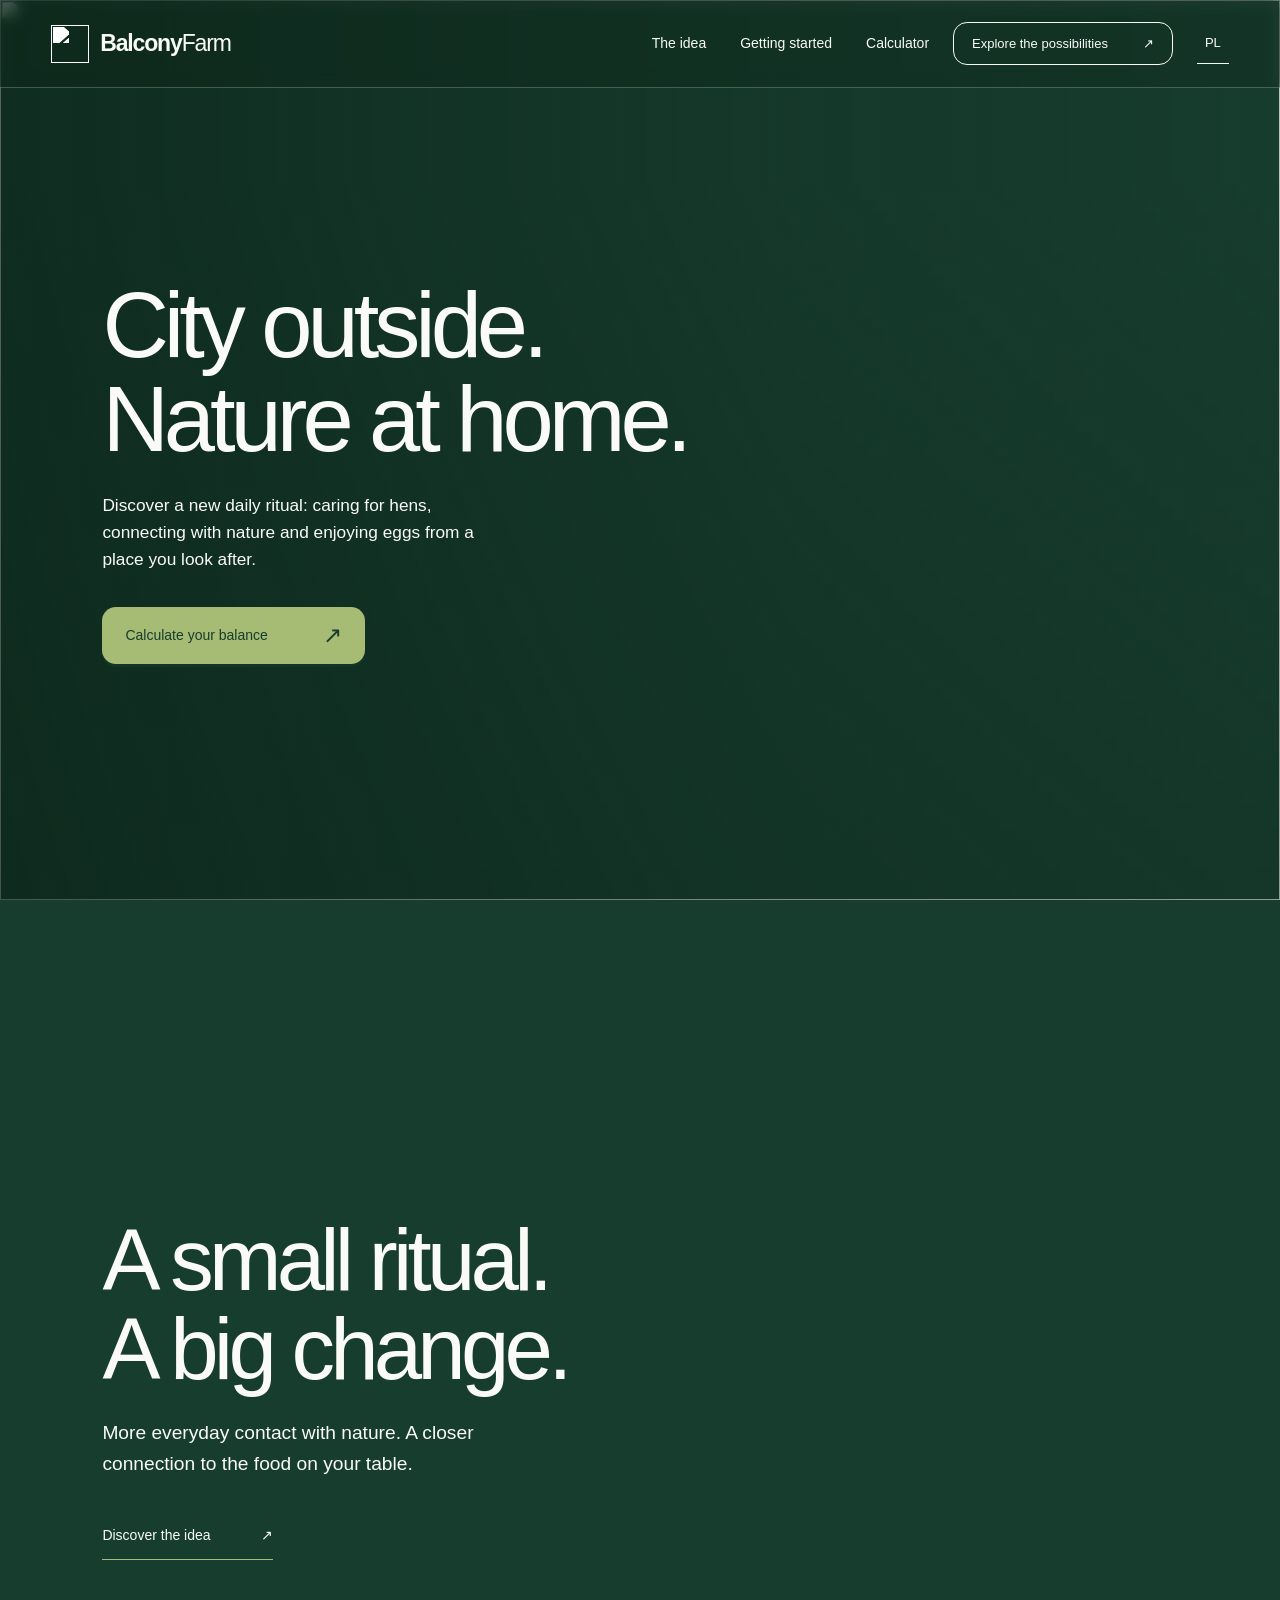
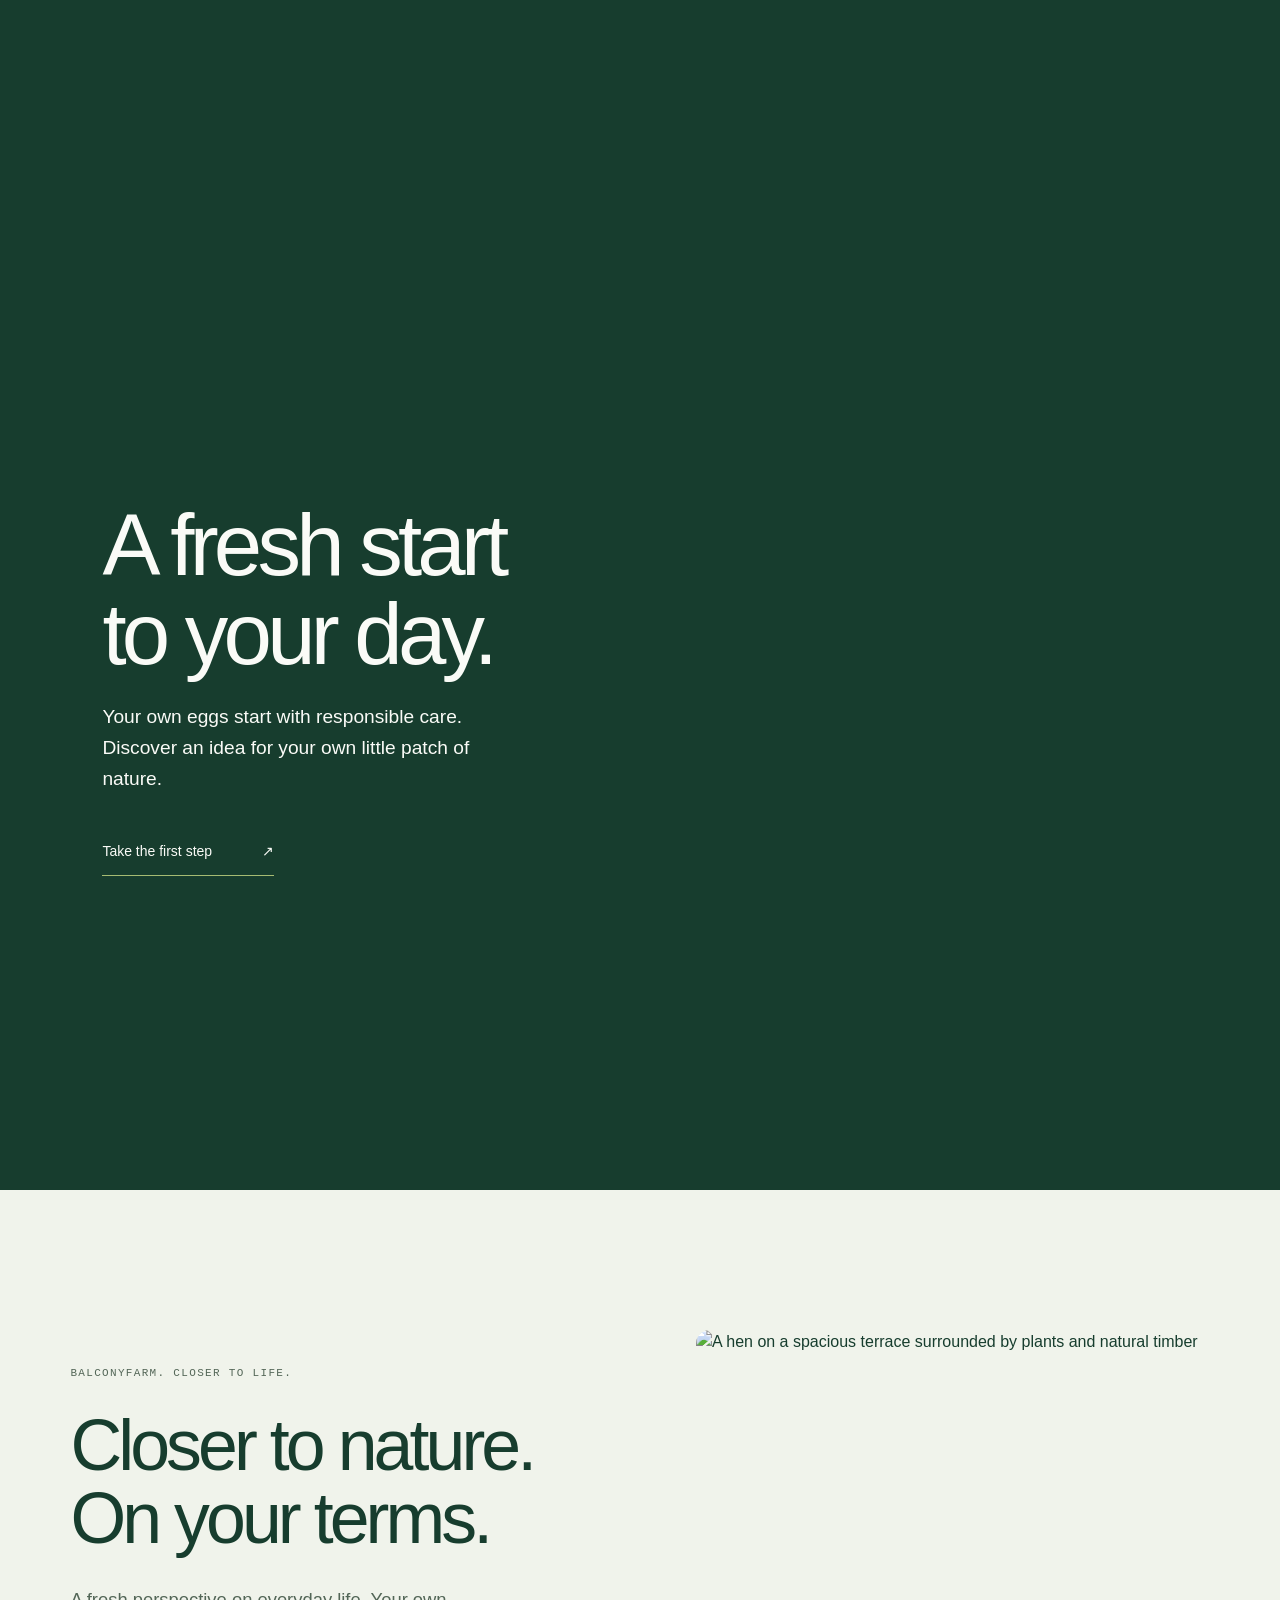
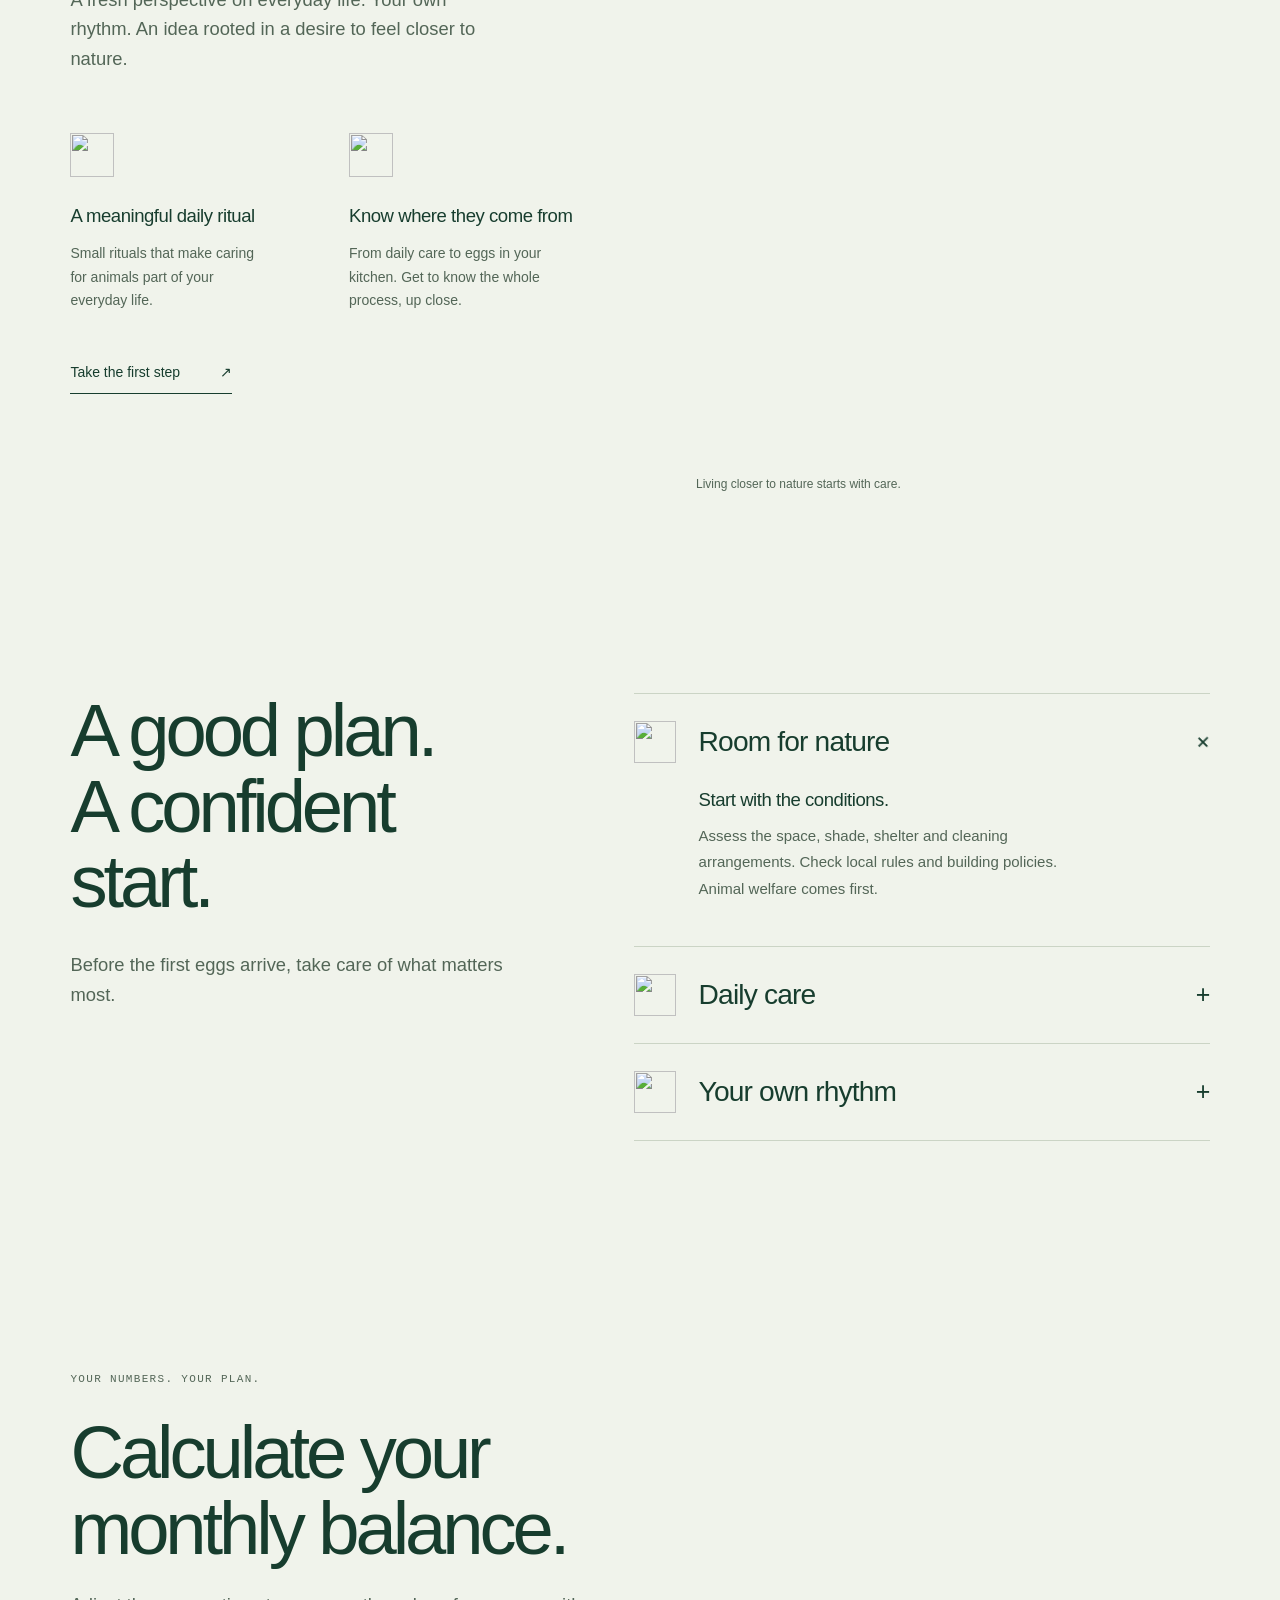
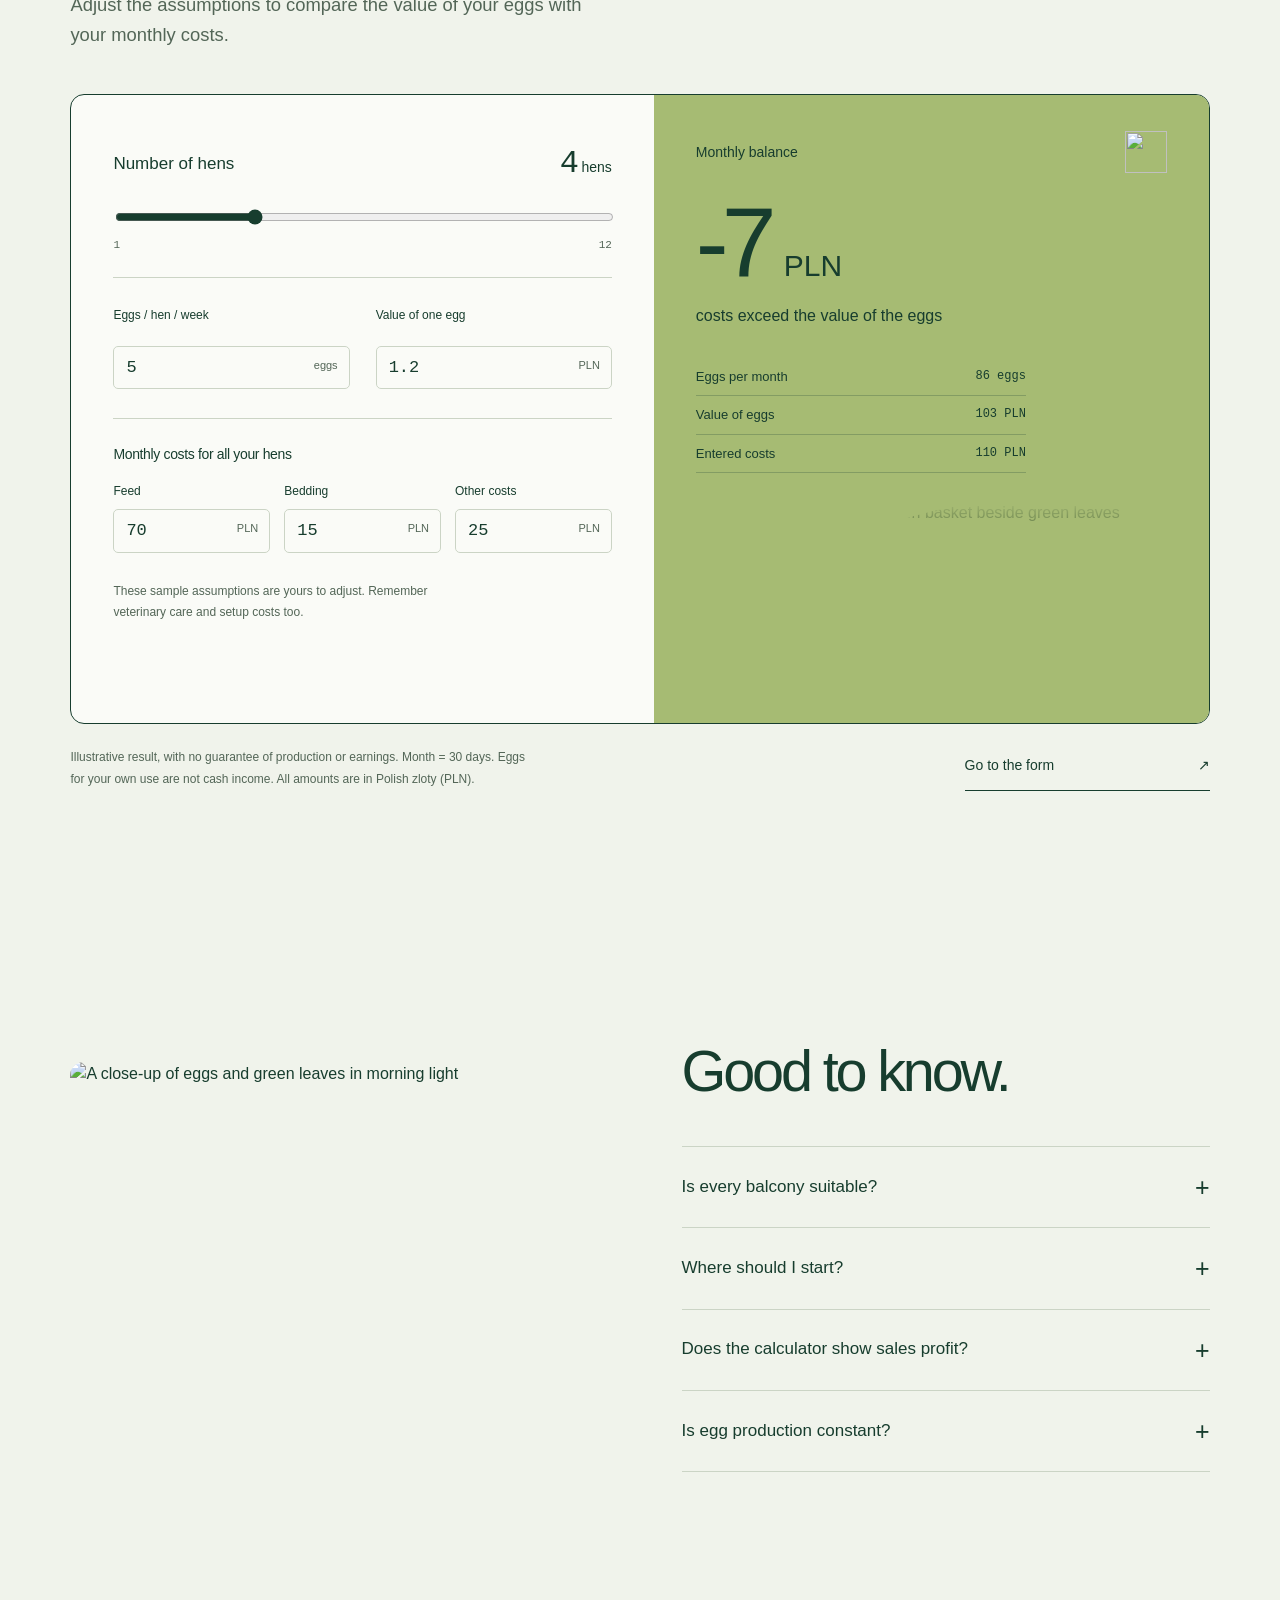
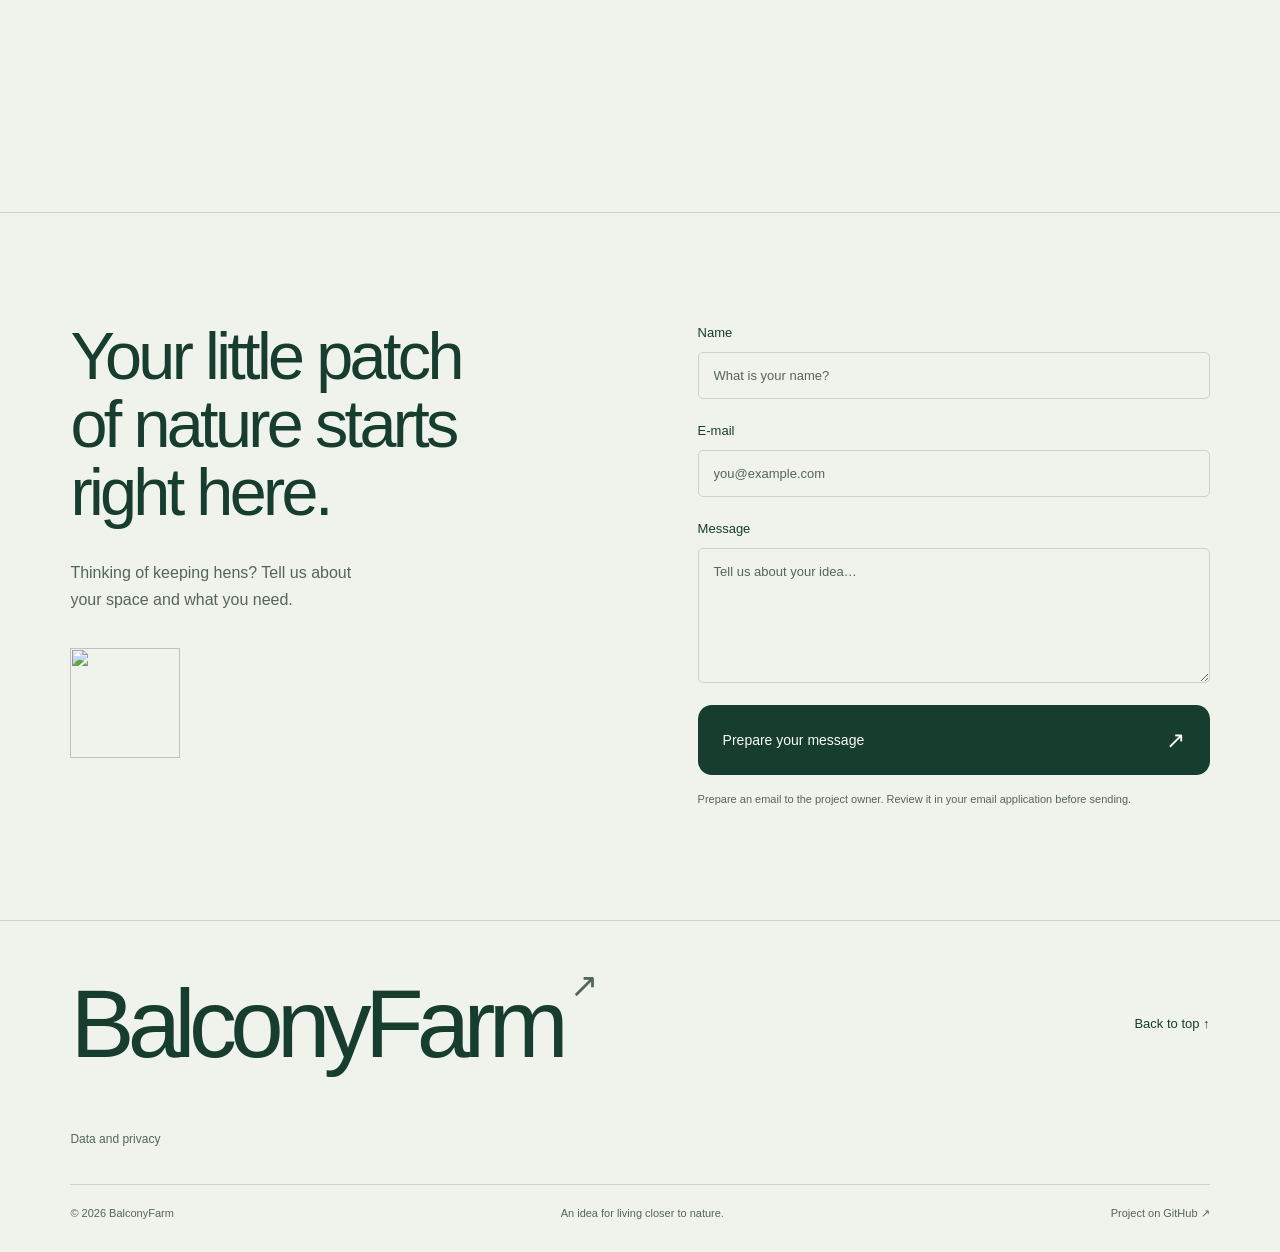
==== en/index.html @ 3290b99f "Add complete English version at /en/ and PL/EN language navigation" ====
<!doctype html>
<html lang="en">
<head>
<meta charset="utf-8"><meta name="viewport" content="width=device-width,initial-scale=1">
<title>BalconyFarm | Closer to nature</title>
<meta name="description" content="Bring nature into your everyday life with BalconyFarm. Explore responsible hen keeping, plan your first steps and calculate your own monthly balance.">
<meta name="theme-color" content="#F0F3EB"><meta name="robots" content="index,follow,max-image-preview:large">
<meta property="og:type" content="website"><meta property="og:locale" content="en_GB"><meta property="og:site_name" content="BalconyFarm"><meta property="og:title" content="BalconyFarm | Closer to nature"><meta property="og:description" content="City outside. Nature at home. Discover a way to live closer to nature."><meta property="og:url" content="https://tomaszjader.github.io/balcony-farm/en/"><meta property="og:image" content="https://d2ol7oe51mr4n9.cloudfront.net/user_3MFcklXc9tO2EDGTrsecdDL9AMo/dca2e246-2c41-4b03-a80e-68950d3e3025.png"><meta name="twitter:card" content="summary_large_image">
<link rel="canonical" href="https://tomaszjader.github.io/balcony-farm/en/"><link rel="icon" href="../favicon.ico"><link rel="icon" href="../favicon-32.png" sizes="32x32"><link rel="apple-touch-icon" href="../apple-touch-icon.png"><link rel="manifest" href="../site.webmanifest"><link rel="stylesheet" href="../styles.css"><script src="../main.js" defer></script>
<link rel="alternate" hreflang="pl" href="https://tomaszjader.github.io/balcony-farm/"><link rel="alternate" hreflang="en" href="https://tomaszjader.github.io/balcony-farm/en/"><link rel="alternate" hreflang="x-default" href="https://tomaszjader.github.io/balcony-farm/"></head>
<body>
<a class="skip-link" href="#idea">Skip to content</a>
<header class="site-header">
<a class="brand" href="#start" aria-label="BalconyFarm, back to the top"><img src="../assets/brand/mark.png" width="38" height="38" alt=""><span>Balcony<span class="brand-light">Farm</span></span></a>
<nav class="desktop-nav" aria-label="Main navigation"><a href="#idea">The idea</a><a href="#pierwszy-krok">Getting started</a><a href="#kalkulator">Calculator</a></nav>
<a class="nav-invitation" href="#kontakt">Explore the possibilities <span aria-hidden="true">↗</span></a>
<a class="language-switch" href="../" lang="pl" hreflang="pl" aria-label="Wersja polska">PL</a><button type="button" class="menu-toggle" aria-expanded="false" aria-controls="mobile-menu">Menu +</button>
<nav id="mobile-menu" class="mobile-nav" aria-label="Mobile navigation" hidden><a href="#idea">The idea ↗</a><a href="#pierwszy-krok">Getting started ↗</a><a href="#kalkulator">Calculator ↗</a><a href="#kontakt">Explore the possibilities ↗</a></nav>
</header>
<main id="start">
<section class="scroll-scrub farm-journey" aria-label="A morning closer to nature">
<div class="scroll-scrub__stage"><div class="scroll-scrub__media" aria-hidden="true"><figure class="scroll-scrub__layer" data-scroll-scrub-layer><picture class="scroll-scrub__picture"><source media="(max-width:860px)" srcset="../assets/world/scene-01-mobile-poster.png"><img class="scroll-scrub__poster" src="../assets/world/scene-01-poster.png" alt="" fetchpriority="high" width="1280" height="720"></picture></figure></div></div>
<div class="scroll-scrub__story"><article class="scroll-scrub__chapter" id="poranek"><div class="scroll-scrub__chapter-pin"><div class="scroll-scrub__copy">
<h1 class="scroll-scrub__title">City outside.
Nature at home.</h1><p class="scroll-scrub__body">Discover a new daily ritual: caring for hens, connecting with nature and enjoying eggs from a place you look after.</p>
<div class="scroll-scrub__actions"><div class="journey-chapters"><div class="journey-first-action"><a class="hero-cta" href="#kalkulator">Calculate your balance <span aria-hidden="true">↗</span></a></div>
<article class="journey-next"><h2>A small ritual.<br>A big change.</h2><p>More everyday contact with nature. A closer connection to the food on your table.</p><a href="#idea" class="journey-link">Discover the idea <span aria-hidden="true">↗</span></a></article>
<article class="journey-next journey-last"><h2>A fresh start<br>to your day.</h2><p>Your own eggs start with responsible care. Discover an idea for your own little patch of nature.</p><a href="#pierwszy-krok" class="journey-link">Take the first step <span aria-hidden="true">↗</span></a></article>
</div></div></div></div></article></div>
</section>
<section class="idea-section section-shell" id="idea" aria-labelledby="idea-title"><div class="idea-copy"><p class="eyebrow">BalconyFarm. Closer to life.</p><h2 id="idea-title">Closer to nature.<br>On your terms.</h2><p class="idea-lead">A fresh perspective on everyday life. Your own rhythm. An idea rooted in a desire to feel closer to nature.</p><div class="benefits"><div><img src="../assets/icons/leaf.png" width="44" height="44" alt=""><h3>A meaningful daily ritual</h3><p>Small rituals that make caring for animals part of your everyday life.</p></div><div><img src="../assets/icons/egg.png" width="44" height="44" alt=""><h3>Know where they come from</h3><p>From daily care to eggs in your kitchen. Get to know the whole process, up close.</p></div></div><a href="#pierwszy-krok" class="first-step-link">Take the first step <span aria-hidden="true">↗</span></a></div><figure class="idea-photo"><img src="../assets/terrace.webp" alt="A hen on a spacious terrace surrounded by plants and natural timber" loading="lazy" width="880" height="1100"><figcaption>Living closer to nature starts with care.</figcaption></figure></section>
<section class="steps-section section-shell" id="pierwszy-krok" aria-labelledby="steps-title"><h2 id="steps-title">A good plan.<br>A confident start.</h2><p class="section-intro">Before the first eggs arrive, take care of what matters most.</p><div class="steps">
<details open><summary><img src="../assets/icons/shelter.png" width="42" height="42" alt=""><span>Room for nature</span><span class="details-plus" aria-hidden="true">+</span></summary><div class="step-content"><h3>Start with the conditions.</h3><p>Assess the space, shade, shelter and cleaning arrangements. Check local rules and building policies. Animal welfare comes first.</p></div></details>
<details><summary><img src="../assets/icons/sun.png" width="42" height="42" alt=""><span>Daily care</span><span class="details-plus" aria-hidden="true">+</span></summary><div class="step-content"><h3>Small things, every day.</h3><p>Fresh water, suitable feed and clean shelter. Plan daily care and arrange cover when you travel. These are living animals that need your attention.</p></div></details>
<details><summary><img src="../assets/icons/grain.png" width="42" height="42" alt=""><span>Your own rhythm</span><span class="details-plus" aria-hidden="true">+</span></summary><div class="step-content"><h3>Plan first. Decide next.</h3><p>Work out the costs, talk to your household and consult an experienced hen keeper. Choose a setup that suits your space and the animals’ actual needs.</p></div></details>
</div></section>
<section class="calculator-section section-shell" id="kalkulator" aria-labelledby="calculator-title"><p class="eyebrow">Your numbers. Your plan.</p><h2 id="calculator-title">Calculate your<br>monthly balance.</h2><p class="section-intro">Adjust the assumptions to compare the value of your eggs with your monthly costs.</p><div class="calculator"><div class="calculator-inputs">
<div class="hens-label"><label for="hens">Number of hens</label><output id="hens-count" for="hens">4<span> hens</span></output></div><input id="hens" type="range" min="1" max="12" value="4"><div class="range-ends"><span>1</span><span>12</span></div>
<div class="egg-inputs"><label class="number-field" for="eggs"><span>Eggs / hen / week</span><span class="number-wrap"><input id="eggs" type="number" value="5" min="0" max="7" step="1" inputmode="decimal"><span aria-hidden="true">eggs</span></span></label><label class="number-field" for="price"><span>Value of one egg</span><span class="number-wrap"><input id="price" type="number" value="1.2" min="0" max="20" step="0.1" inputmode="decimal"><span aria-hidden="true">PLN</span></span></label></div>
<h3>Monthly costs for all your hens</h3><div class="cost-inputs"><label class="number-field" for="feed"><span>Feed</span><span class="number-wrap"><input id="feed" type="number" value="70" min="0" max="10000" step="1" inputmode="decimal"><span aria-hidden="true">PLN</span></span></label><label class="number-field" for="bedding"><span>Bedding</span><span class="number-wrap"><input id="bedding" type="number" value="15" min="0" max="10000" step="1" inputmode="decimal"><span aria-hidden="true">PLN</span></span></label><label class="number-field" for="other"><span>Other costs</span><span class="number-wrap"><input id="other" type="number" value="25" min="0" max="10000" step="1" inputmode="decimal"><span aria-hidden="true">PLN</span></span></label></div><p class="calculator-note">These sample assumptions are yours to adjust. Remember veterinary care and setup costs too.</p><p id="calculator-error" class="field-error" role="alert" hidden>Enter non-negative numbers: up to 7 eggs per week, PLN 20 per egg and PLN 10,000 in each cost field.</p>
</div><div class="calculator-result"><div class="result-top"><span>Monthly balance</span><img src="../assets/icons/egg.png" width="42" height="42" alt=""></div><div class="balance-readout" aria-live="polite" aria-atomic="true"><strong id="balance">−7</strong><span>PLN</span></div><p id="balance-explanation">costs exceed the value of the eggs</p><dl class="balance-detail"><div><dt>Eggs per month</dt><dd id="monthly-eggs">86 eggs</dd></div><div><dt>Value of eggs</dt><dd id="egg-value">103 PLN</dd></div><div><dt>Entered costs</dt><dd id="total-costs">110 PLN</dd></div></dl><img class="balance-eggs" src="../assets/eggs.webp" alt="Eggs in a woven basket beside green leaves" loading="lazy" width="650" height="430"></div></div>
<div class="calculator-bottom"><p>Illustrative result, with no guarantee of production or earnings. Month = 30 days. Eggs for your own use are not cash income. All amounts are in Polish zloty (PLN).</p><a href="#kontakt">Go to the form <span aria-hidden="true">↗</span></a></div></section>
<section class="faq-section section-shell" id="pytania" aria-labelledby="faq-title"><div class="faq-image"><img src="../assets/detail.webp" alt="A close-up of eggs and green leaves in morning light" width="500" height="620" loading="lazy"></div><div class="faq-copy"><h2 id="faq-title">Good to know.</h2><div class="faq-list">
<details><summary><span>Is every balcony suitable?</span><span class="details-plus" aria-hidden="true">+</span></summary><p>No. Space, safety, hygiene, neighbours and proper animal care all matter. BalconyFarm is an invitation to explore an idea, not a claim that every balcony is suitable.</p></details>
<details><summary><span>Where should I start?</span><span class="details-plus" aria-hidden="true">+</span></summary><p>First check the conditions and rules in your location. Then plan care, costs and shelter. Only then decide whether to keep animals.</p></details>
<details><summary><span>Does the calculator show sales profit?</span><span class="details-plus" aria-hidden="true">+</span></summary><p>It shows the value of eggs minus the costs you enter. If you use the eggs at home, this compares their value to you, not cash income. Check the applicable rules separately before selling.</p></details>
<details><summary><span>Is egg production constant?</span><span class="details-plus" aria-hidden="true">+</span></summary><p>No. Production varies with age, season, health and living conditions, among other factors. Adjust the calculator assumptions and compare several scenarios, including less favourable ones.</p></details>
</div></div></section>
<section class="contact-section section-shell" id="kontakt" aria-labelledby="contact-title"><div class="contact-copy"><h2 id="contact-title">Your little patch<br>of nature starts<br>right here.</h2><p>Thinking of keeping hens? Tell us about your space and what you need.</p><img class="contact-sprig" src="../assets/icons/leaf.png" width="110" height="110" alt="" loading="lazy"></div><div class="contact-form-wrap">
<form id="contact-form" class="contact-form"><label for="name">Name<input id="name" name="name" autocomplete="given-name" required minlength="2" maxlength="80" placeholder="What is your name?"></label><label for="email">E-mail<input id="email" name="email" type="email" autocomplete="email" required maxlength="254" placeholder="you@example.com"></label><label for="message">Message<textarea id="message" name="message" required minlength="10" maxlength="2000" rows="4" placeholder="Tell us about your idea…"></textarea></label><button class="contact-submit" type="submit"><span>Prepare your message</span><span aria-hidden="true">↗</span></button><p class="contact-small">Prepare an email to the project owner. Review it in your email application before sending.</p></form>
<div id="message-preview" class="contact-success" hidden><img src="../assets/icons/envelope.png" width="64" height="64" alt=""><h3>Your message is ready.</h3><p>Open your email application or copy the text. Your message has not been sent yet.</p><label for="prepared-message">Message text<textarea id="prepared-message" readonly rows="7"></textarea></label><a id="email-link" class="contact-submit" href="mailto:tomasz.jader@gmail.com">Open email <span aria-hidden="true">↗</span></a><button type="button" id="copy-message">Copy text</button><p id="copy-status" role="status"></p><button type="button" id="edit-message">Edit message</button></div><noscript><p>Email directly: <a href="mailto:tomasz.jader@gmail.com">tomasz.jader@gmail.com</a>.</p></noscript>
</div></section>
</main>
<footer class="site-footer section-shell"><div class="footer-top"><a class="footer-wordmark" href="#start">BalconyFarm<span>↗</span></a><a href="#start">Back to top ↑</a></div><details id="prywatnosc" class="privacy"><summary>Data and privacy</summary><p>The form prepares your message locally in your browser. The website does not store your name, email address or message in a database. You decide whether to send it after opening your email application. Recipient: <a href="mailto:tomasz.jader@gmail.com">tomasz.jader@gmail.com</a>. This website does not use advertising cookies.</p></details><div class="footer-bottom"><span>© 2026 BalconyFarm</span><span>An idea for living closer to nature.</span><a href="https://github.com/tomaszjader/balcony-farm" target="_blank" rel="noopener noreferrer">Project on GitHub ↗</a></div></footer>
</body></html>
---- styles.css ----
.scroll-scrub {
  --ss-progress: 0;
  position: relative;
  isolation: isolate;
  color: var(--ss-ink);
  background: var(--ss-bg);
}

.scroll-scrub__stage {
  position: sticky;
  top: 0;
  z-index: 0;
  width: 100%;
  height: 100dvh;
  overflow: hidden;
  background: var(--ss-bg);
}

.scroll-scrub__media,
.scroll-scrub__layer,
.scroll-scrub__picture,
.scroll-scrub__poster,
.scroll-scrub__video {
  position: absolute;
  inset: 0;
  width: 100%;
  height: 100%;
}

.scroll-scrub__media {
  z-index: 0;
}

.scroll-scrub__layer {
  margin: 0;
  overflow: hidden;
  opacity: 0;
  will-change: opacity;
}

.scroll-scrub__layer:first-child {
  opacity: 1;
}

.scroll-scrub__poster,
.scroll-scrub__video {
  display: block;
  object-fit: cover;
  object-position: var(--ss-object-position);
}

.scroll-scrub__poster {
  z-index: 0;
}

.scroll-scrub__video {
  z-index: 1;
}

.scroll-scrub__layer[data-video-painted="true"] .scroll-scrub__poster {
  visibility: hidden;
}

.scroll-scrub__progress {
  position: absolute;
  z-index: 5;
  top: 0;
  right: 0;
  left: 0;
  height: 2px;
  background: color-mix(in srgb, var(--ss-ink) 14%, transparent);
  pointer-events: none;
}

.scroll-scrub__progress span {
  display: block;
  width: 100%;
  height: 100%;
  background: var(--ss-accent);
  transform: scaleX(var(--ss-progress));
  transform-origin: left center;
}

.scroll-scrub__route {
  position: absolute;
  z-index: 6;
  top: clamp(1rem, 3vw, 2rem);
  right: clamp(1rem, 4vw, 4rem);
  left: clamp(1rem, 4vw, 4rem);
  display: flex;
  justify-content: flex-end;
  gap: 0.25rem;
  pointer-events: auto;
}

.scroll-scrub__route-button {
  min-height: 2.75rem;
  padding: 0.65rem 0.9rem;
  border: 0;
  color: var(--ss-muted);
  background: transparent;
  font: inherit;
  cursor: pointer;
}

.scroll-scrub__route-button:hover,
.scroll-scrub__route-button[aria-current="step"] {
  color: var(--ss-ink);
}

.scroll-scrub__route-button[aria-current="step"] {
  text-decoration: underline;
  text-decoration-color: var(--ss-accent);
  text-decoration-thickness: 0.15em;
  text-underline-offset: 0.3em;
}

.scroll-scrub__route-button:focus-visible {
  outline: 2px solid var(--ss-accent);
  outline-offset: 3px;
}

.scroll-scrub__story {
  position: relative;
  z-index: 3;
  margin-top: -100dvh;
  pointer-events: none;
}

.scroll-scrub__chapter,
.scroll-scrub__connector-band {
  position: relative;
}

.scroll-scrub__chapter-pin {
  position: sticky;
  top: 0;
  display: flex;
  align-items: center;
  min-height: 100dvh;
  padding: clamp(5rem, 9vw, 8rem) clamp(1.25rem, 6vw, 6rem);
  pointer-events: none;
}

.scroll-scrub__chapter[data-align="right"] .scroll-scrub__chapter-pin {
  justify-content: flex-end;
}

.scroll-scrub__copy {
  position: relative;
  width: min(40rem, 48vw);
  pointer-events: auto;
}

.scroll-scrub__copy::before {
  position: absolute;
  z-index: -1;
  inset: -3rem -5rem;
  content: "";
  background: radial-gradient(
    ellipse at center,
    color-mix(in srgb, var(--ss-bg) 88%, transparent) 0%,
    color-mix(in srgb, var(--ss-bg) 58%, transparent) 52%,
    transparent 76%
  );
  pointer-events: none;
}

.scroll-scrub__kicker {
  max-width: 30ch;
  margin: 0 0 1rem;
  color: var(--ss-accent);
  font-size: 0.8rem;
  font-weight: 700;
  letter-spacing: 0.12em;
  text-transform: uppercase;
}

.scroll-scrub__title {
  max-width: 13ch;
  margin: 0;
  color: var(--ss-ink);
  font: inherit;
  font-size: clamp(2.75rem, 6vw, 6.75rem);
  font-weight: 700;
  line-height: 0.94;
  letter-spacing: -0.045em;
  text-wrap: balance;
}

.scroll-scrub__body {
  max-width: 42ch;
  margin: 1.5rem 0 0;
  color: var(--ss-muted);
  font-size: clamp(1rem, 1.35vw, 1.2rem);
  line-height: 1.55;
}

.scroll-scrub__tags {
  display: flex;
  flex-wrap: wrap;
  gap: 0.55rem;
  margin: 1.5rem 0 0;
  padding: 0;
  list-style: none;
}

.scroll-scrub__tags li {
  padding: 0.45rem 0.7rem;
  border: 1px solid color-mix(in srgb, var(--ss-ink) 20%, transparent);
  color: var(--ss-ink);
  font-size: 0.82rem;
}

.scroll-scrub__actions {
  display: flex;
  flex-wrap: wrap;
  gap: 0.75rem;
  margin-top: 2rem;
}

@media (max-width: 860px) {
  .scroll-scrub__poster,
  .scroll-scrub__video {
    object-position: var(--ss-mobile-position);
  }

  .scroll-scrub__route {
    right: max(0.75rem, env(safe-area-inset-right));
    left: max(0.75rem, env(safe-area-inset-left));
    justify-content: flex-start;
    overflow-x: auto;
    overscroll-behavior-x: contain;
    scrollbar-width: thin;
  }

  .scroll-scrub__route-button {
    flex: 0 0 auto;
  }

  .scroll-scrub__chapter-pin,
  .scroll-scrub__chapter[data-align="right"] .scroll-scrub__chapter-pin {
    align-items: flex-end;
    justify-content: flex-start;
    padding: 6.5rem max(1.25rem, env(safe-area-inset-right))
      calc(4rem + env(safe-area-inset-bottom))
      max(1.25rem, env(safe-area-inset-left));
  }

  .scroll-scrub__copy {
    width: min(100%, 36rem);
  }

  .scroll-scrub__copy::before {
    inset: -3rem -2rem;
    background: linear-gradient(
      to top,
      var(--ss-bg) 0%,
      color-mix(in srgb, var(--ss-bg) 82%, transparent) 58%,
      transparent 100%
    );
  }

  .scroll-scrub__title {
    max-width: 14ch;
    font-size: clamp(2.3rem, 11vw, 4.5rem);
  }
}

@media (prefers-reduced-motion: reduce) {
  .scroll-scrub__chapter {
    min-height: 100dvh !important;
  }

  .scroll-scrub__connector-band {
    display: none;
  }

  .scroll-scrub__progress span {
    transition: none;
  }
}

@font-face{font-family:Outfit;src:url('./assets/fonts/outfit-400.ttf') format('truetype');font-weight:400;font-display:swap}
@font-face{font-family:Outfit;src:url('./assets/fonts/outfit-500.ttf') format('truetype');font-weight:500;font-display:swap}
@font-face{font-family:Outfit;src:url('./assets/fonts/outfit-600.ttf') format('truetype');font-weight:600;font-display:swap}
@font-face{font-family:'IBM Plex Mono';src:url('./assets/fonts/mono.ttf') format('truetype');font-weight:400;font-display:swap}
:root{--farm-ground:#F0F3EB;--farm-paper:#FAFBF7;--farm-ink:#173D2E;--farm-muted:#536657;--farm-accent:#A6BB73;--farm-line:#CBD4C5;--farm-error:#8A3029;font-family:Outfit,sans-serif;color:var(--farm-ink);background:var(--farm-ground);color-scheme:light}
html{scroll-behavior:smooth;scroll-padding-top:90px}body{margin:0;background:var(--farm-ground)!important;color:var(--farm-ink)!important;font-family:Outfit,sans-serif!important;font-size:16px;line-height:1.5}*{box-sizing:border-box}button,input,textarea{font:inherit}a{color:inherit;text-decoration:none}button,a,input,summary,textarea{-webkit-tap-highlight-color:transparent}button,a,summary{touch-action:manipulation}button{cursor:pointer}img{max-width:100%;display:block}figure{margin:0}::selection{background:var(--farm-accent);color:var(--farm-ink)}:focus-visible{outline:3px solid var(--farm-ink);outline-offset:5px}.site-header :focus-visible,.farm-journey :focus-visible{outline-color:var(--farm-accent)}h1,h2,h3,p{margin-top:0}h2{font-size:clamp(2.6rem,5.8vw,5.7rem);font-weight:500;line-height:1.02;letter-spacing:-.055em;margin-bottom:30px}h3{font-size:1.16rem;font-weight:500;letter-spacing:-.025em}.section-shell{padding-left:max(5.5vw,24px);padding-right:max(5.5vw,24px);max-width:1800px;margin:auto}.section-intro{max-width:520px;font-size:1.15rem;color:var(--farm-muted);line-height:1.6}.eyebrow{font-family:'IBM Plex Mono',monospace;font-size:11px;letter-spacing:.12em;text-transform:uppercase;margin-bottom:27px;color:var(--farm-muted)}.skip-link{position:fixed;top:8px;left:8px;transform:translateY(-180%);z-index:100;background:var(--farm-paper);padding:15px}.skip-link:focus{transform:none}.site-header{position:fixed;top:0;left:0;right:0;height:88px;z-index:50;display:flex;align-items:center;justify-content:space-between;gap:24px;padding:0 4vw;border-bottom:1px solid color-mix(in srgb,var(--farm-paper) 23%,transparent);color:var(--farm-paper);transition:background .25s,color .25s}.site-header--solid,.site-header--open{color:var(--farm-ink);background:var(--farm-ground);border-color:var(--farm-line)}.brand{display:flex;align-items:center;gap:11px;font-size:23px;letter-spacing:-.05em;line-height:1;font-weight:600}.brand img{filter:brightness(0) invert(1);object-fit:contain}.site-header--solid .brand img,.site-header--open .brand img{filter:none}.brand-light{font-weight:400}.desktop-nav{display:flex;gap:34px;font-size:14px}.desktop-nav a{position:relative;padding:12px 0}.desktop-nav a:after{content:'';position:absolute;bottom:5px;left:0;right:0;height:1px;background:currentColor;transform:scaleX(0);transform-origin:left;transition:transform .2s}.desktop-nav a:hover:after{transform:scaleX(1)}.nav-invitation{padding:11px 18px;border:1px solid currentColor;border-radius:14px;display:flex;align-items:center;gap:35px;font-size:13px}.nav-invitation>span{transition:transform .3s}.nav-invitation:hover>span{transform:translate(3px,-3px)}.nav-invitation:active{transform:scale(.98)}.menu-toggle{display:none}.mobile-nav{display:none}
/* Brand composition uses the shipped media engine unchanged. Chapters remain normal HTML flow. */
.farm-journey{--ss-bg:var(--farm-ink);background:var(--farm-ink)}.farm-journey .scroll-scrub__route,.farm-journey .scroll-scrub__progress{display:none}.farm-journey .scroll-scrub__stage:after{content:'';position:absolute;inset:0;pointer-events:none;background:linear-gradient(90deg,rgba(10,34,23,.58),rgba(10,34,23,.15) 62%,transparent),linear-gradient(0deg,rgba(10,34,23,.22),transparent 80%)}.farm-journey .scroll-scrub__chapter-pin{display:block;position:relative;min-height:0;padding:31dvh 0 0}.farm-journey .scroll-scrub__copy{width:100%;max-width:none}.farm-journey .scroll-scrub__copy:before{display:none}.farm-journey .scroll-scrub__title{max-width:100%;white-space:pre-line;font-size:clamp(3.5rem,7.2vw,7.3rem);font-weight:500;line-height:1.02;letter-spacing:-.055em;margin-left:8vw;margin-right:5vw}.farm-journey .scroll-scrub__body{margin:25px 5vw 0 8vw;max-width:43ch;color:var(--farm-paper);font-size:clamp(1rem,1.35vw,1.25rem)}.farm-journey .scroll-scrub__actions{display:block;margin-top:35px}.journey-first-action{margin-left:8vw;height:calc(69dvh - 290px);min-height:150px}.hero-cta{display:inline-flex;align-items:center;justify-content:space-between;gap:55px;padding:17px 23px;background:var(--farm-accent);border-radius:14px;color:var(--farm-ink);font-size:14px;font-weight:500;box-shadow:0 3px 0 color-mix(in srgb,var(--farm-ink) 50%,transparent);transition:transform .3s,box-shadow .3s}.hero-cta>span{font-size:23px;line-height:1;transition:transform .3s}.hero-cta:hover{transform:translateY(-3px);box-shadow:0 6px 0 color-mix(in srgb,var(--farm-ink) 50%,transparent)}.hero-cta:hover>span{transform:translate(3px,-3px)}.hero-cta:active{transform:translateY(2px);box-shadow:none}.journey-next{min-height:100dvh;display:flex;flex-direction:column;justify-content:center;align-items:flex-start;padding:12dvh 8vw;color:var(--farm-paper);pointer-events:auto}.journey-next h2{font-size:clamp(3.5rem,6.8vw,7rem);margin-bottom:24px}.journey-next p{max-width:37ch;font-size:1.2rem;line-height:1.6}.journey-link{display:inline-flex;gap:50px;padding:13px 0;border-bottom:1px solid var(--farm-accent);margin-top:14px;font-size:14px}.journey-link:hover>span{transform:translate(3px,-3px)}.journey-last{min-height:100dvh}.idea-section{position:relative;z-index:4;background:var(--farm-ground);padding-top:140px;padding-bottom:130px;display:grid;grid-template-columns:1.05fr 1fr;gap:8vw;align-items:start}.idea-copy{padding-top:35px}.idea-copy h2{font-size:clamp(3rem,5.6vw,5.5rem)}.idea-lead{max-width:42ch;font-size:1.15rem;color:var(--farm-muted);line-height:1.6}.benefits{display:grid;grid-template-columns:1fr 1fr;gap:34px;margin-top:60px}.benefits img{margin-bottom:25px;object-fit:contain}.benefits h3{margin-bottom:12px}.benefits p{color:var(--farm-muted);line-height:1.7;font-size:14px;max-width:25ch}.idea-photo{margin-right:-5.5vw}.idea-photo>img{width:100%;height:730px;object-fit:cover;border-radius:14px 0 0 14px}.idea-photo figcaption{font-size:12px;margin-top:15px;color:var(--farm-muted)}.first-step-link{display:inline-flex;align-items:center;gap:40px;border-bottom:1px solid var(--farm-ink);padding:15px 0 10px;margin-top:20px;font-size:14px}.first-step-link>span{transition:transform .3s}.first-step-link:hover>span{transform:translate(8px,-3px)}.steps-section{display:grid;grid-template-columns:1fr 1.25fr;column-gap:8vw;padding-top:70px;padding-bottom:130px}.steps-section>h2{grid-column:1;grid-row:1}.steps-section>.section-intro{grid-column:1;grid-row:2}.steps{grid-column:2;grid-row:1/4}.steps details{border-top:1px solid var(--farm-line);padding:4px 0}.steps details:last-child{border-bottom:1px solid var(--farm-line)}summary{cursor:pointer;list-style:none}summary::-webkit-details-marker{display:none}.steps summary{display:flex;align-items:center;gap:23px;padding:23px 0;font-size:clamp(1.3rem,2.2vw,1.8rem);font-weight:400;letter-spacing:-.03em}.steps summary img{object-fit:contain;flex:0 0 42px}.details-plus{margin-left:auto;font-weight:300;font-size:25px;transition:transform .25s}details[open] .details-plus{transform:rotate(45deg)}.step-content{padding:0 40px 25px 65px}.step-content h3{margin-bottom:9px}.step-content p{color:var(--farm-muted);line-height:1.75;font-size:15px;max-width:46ch}.calculator-section{padding-top:100px;padding-bottom:130px;background-image:url('./assets/texture.webp');background-size:600px}.calculator-section>h2{margin-bottom:24px}.calculator-section>.section-intro{margin-bottom:45px}.calculator{display:grid;grid-template-columns:1.05fr 1fr;overflow:hidden;border:1px solid var(--farm-ink);border-radius:14px;background:var(--farm-paper)}.calculator-inputs{padding:45px 42px}.hens-label{display:flex;justify-content:space-between;align-items:center;font-size:17px}.hens-label output{font-family:'IBM Plex Mono',monospace;font-size:32px;letter-spacing:-.04em}.hens-label output span{font:14px Outfit,sans-serif;letter-spacing:0}input[type=range]{width:100%;accent-color:var(--farm-ink);height:26px;margin-top:16px;cursor:pointer}.range-ends{display:flex;justify-content:space-between;font-family:'IBM Plex Mono',monospace;font-size:11px;color:var(--farm-muted)}.egg-inputs{display:grid;grid-template-columns:1fr 1fr;gap:26px;border-top:1px solid var(--farm-line);border-bottom:1px solid var(--farm-line);padding:29px 0;margin-top:23px}.number-field{display:block;font-size:12px;line-height:1.4}.number-field>span:first-child{display:block;min-height:30px;margin-bottom:9px}.number-wrap{position:relative;display:block}.number-wrap input{width:100%;min-width:0;background:transparent;border:1px solid var(--farm-line);color:var(--farm-ink);padding:9px 36px 9px 12px;border-radius:5px;font-family:'IBM Plex Mono',monospace;font-size:17px}.number-wrap>span{position:absolute;right:12px;top:12px;pointer-events:none;font-size:11px;color:var(--farm-muted)}.calculator-inputs>h3{font-size:14px;margin:25px 0 18px}.cost-inputs{display:grid;grid-template-columns:1fr 1fr 1fr;gap:14px}.cost-inputs .number-field>span:first-child{min-height:17px}.calculator-note{color:var(--farm-muted);font-size:12px;line-height:1.7;margin:28px 0 0;max-width:54ch}.calculator-result{position:relative;min-height:530px;background:var(--farm-accent);padding:36px 42px 250px;overflow:hidden}.result-top{display:flex;align-items:center;justify-content:space-between;font-size:14px}.result-top img{object-fit:contain}.balance-readout{display:flex;align-items:baseline;gap:14px;position:relative;z-index:2;margin-top:20px}.balance-readout strong{font-size:clamp(4rem,7.7vw,8rem);line-height:1;letter-spacing:-.07em;font-weight:400}.balance-readout>span{font-size:30px}.calculator-result>p{font-size:16px;margin:12px 0 0;position:relative;z-index:2}.balance-detail{position:relative;z-index:2;max-width:330px;margin:30px 0 0}.balance-detail>div{display:flex;gap:15px;justify-content:space-between;border-bottom:1px solid color-mix(in srgb,var(--farm-ink) 24%,transparent);padding:9px 0;font-size:13px}.balance-detail dd{margin:0;font-family:'IBM Plex Mono',monospace;font-size:12px}.balance-eggs{position:absolute;bottom:-38px;right:-50px;width:85%;height:260px;object-fit:cover;border-radius:50% 0 0 0;mix-blend-mode:multiply;mask-image:linear-gradient(to bottom,transparent,#fff 24%)}.calculator-bottom{display:flex;align-items:flex-start;justify-content:space-between;gap:40px;margin-top:23px}.calculator-bottom>p{font-size:12px;max-width:70ch;color:var(--farm-muted);line-height:1.8}.calculator-bottom>a{display:flex;justify-content:space-between;gap:30px;min-width:245px;font-size:14px;border-bottom:1px solid var(--farm-ink);padding:8px 0 14px;transition:transform .2s}.calculator-bottom>a:hover{transform:translateX(5px)}.faq-section{display:grid;grid-template-columns:1fr 1.7fr;gap:9vw;padding-top:110px;padding-bottom:130px}.faq-image{padding-top:20px}.faq-image>img{width:100%;aspect-ratio:4/5;object-fit:cover;border-radius:14px}.faq-copy h2{font-size:clamp(2.6rem,4.5vw,4.5rem);margin-bottom:45px}.faq-list details{border-top:1px solid var(--farm-line)}.faq-list details:last-child{border-bottom:1px solid var(--farm-line)}.faq-list summary{display:flex;align-items:center;justify-content:space-between;gap:22px;padding:22px 0;font-size:17px;line-height:1.45}.faq-list details>p{font-size:15px;color:var(--farm-muted);max-width:58ch;line-height:1.8;padding-bottom:16px;padding-right:30px}.contact-section{display:grid;grid-template-columns:1fr 1fr;gap:9vw;border-top:1px solid var(--farm-line);padding-top:110px;padding-bottom:100px}.contact-copy h2{font-size:clamp(3rem,5.2vw,5.5rem);margin-bottom:32px}.contact-copy p{color:var(--farm-muted);max-width:33ch;line-height:1.7;font-size:16px}.contact-sprig{object-fit:contain;object-position:left;margin-top:35px}.contact-form>label:not(.consent){display:block;margin-bottom:22px;font-size:13px}.contact-form input:not([type=checkbox]),.contact-form textarea{display:block;width:100%;border:1px solid var(--farm-line);background:transparent;padding:13px 15px;margin-top:9px;border-radius:5px;color:var(--farm-ink);outline-offset:2px}.contact-form input::placeholder,.contact-form textarea::placeholder{color:var(--farm-muted);opacity:1}.contact-form textarea{resize:vertical;min-height:135px}.consent{display:flex;gap:11px;font-size:12px;color:var(--farm-muted);line-height:1.7;align-items:flex-start;margin:22px 0}.consent input{flex:0 0 auto;width:17px;height:17px;margin-top:2px;accent-color:var(--farm-ink)}.consent a{text-decoration:underline;text-underline-offset:3px}.contact-submit{background:var(--farm-ink);color:var(--farm-paper);border:0;border-radius:14px;padding:18px 25px;display:flex;align-items:center;justify-content:space-between;gap:30px;width:100%;font-size:14px;transition:transform .2s}.contact-submit>span:last-child{font-size:23px}.contact-submit:hover:not(:disabled){transform:translateY(-2px)}.contact-submit:active:not(:disabled){transform:scale(.985)}.contact-submit:disabled{cursor:wait;opacity:.7}.contact-small{font-size:11px;color:var(--farm-muted);line-height:1.7;margin-top:15px}.honeypot{position:absolute;left:-9999px;overflow:hidden;height:1px;width:1px}.field-error{color:var(--farm-error);font-size:13px;line-height:1.6;margin-top:15px}.contact-success{padding:50px 25px;border-top:1px solid var(--farm-line);border-bottom:1px solid var(--farm-line)}.contact-success>img{margin-bottom:25px;object-fit:contain}.contact-success h3{font-size:2.5rem;line-height:1.15}.contact-success p{max-width:40ch;color:var(--farm-muted)}.contact-success button{border:0;border-bottom:1px solid var(--farm-ink);background:transparent;color:var(--farm-ink);padding:14px 0;display:flex;gap:30px}.site-footer{padding-top:45px;padding-bottom:30px;border-top:1px solid var(--farm-line)}.footer-top{display:flex;align-items:center;justify-content:space-between;gap:30px}.footer-wordmark{font-size:clamp(2.5rem,7.5vw,8rem);letter-spacing:-.07em;line-height:1.2;font-weight:500}.footer-wordmark>span{font-size:.35em;vertical-align:top;color:var(--farm-muted);margin-left:8px}.footer-top>a:last-child{font-size:13px}.privacy{font-size:12px;margin-top:35px;color:var(--farm-muted)}.privacy summary{padding:14px 0}.privacy>p{max-width:100ch;line-height:1.8}.privacy a{text-decoration:underline}.footer-bottom{display:flex;align-items:center;justify-content:space-between;gap:20px;color:var(--farm-muted);font-size:11px;border-top:1px solid var(--farm-line);padding-top:20px;margin-top:22px}
@media(min-width:1800px){.idea-photo{margin-right:0}.idea-photo>img{border-radius:14px}}
@media(max-width:1100px){.section-shell{padding-left:5vw;padding-right:5vw}.desktop-nav{gap:20px}.brand{font-size:20px}.idea-section{gap:5vw}.idea-photo>img{height:680px}.benefits{gap:20px}.calculator-inputs{padding:35px 25px}.calculator-result{padding-left:28px;padding-right:28px}.steps-section{gap:5vw}.contact-section{gap:6vw}}
@media(max-width:860px){.site-header{height:72px;padding:0 5vw}.desktop-nav,.nav-invitation{display:none}.menu-toggle{display:block;background:transparent;border:0;color:inherit;font-size:13px;padding:12px 0 12px 20px}.brand{font-size:22px}.brand img{width:30px;height:30px}.mobile-nav{position:absolute;top:72px;left:0;right:0;background:var(--farm-ground);color:var(--farm-ink);display:flex;flex-direction:column;padding:20px 5vw 35px;border-bottom:1px solid var(--farm-line);box-shadow:0 20px 30px rgba(23,61,46,.1)}.mobile-nav a{display:flex;justify-content:space-between;padding:17px 0;font-size:23px;border-bottom:1px solid var(--farm-line)}.farm-journey .scroll-scrub__chapter-pin{padding-top:35dvh}.farm-journey .scroll-scrub__title{font-size:clamp(2.9rem,8.2vw,5.2rem);margin-left:6vw;margin-right:4vw;line-height:1.03}.farm-journey .scroll-scrub__body{max-width:38ch;margin:22px 6vw 0;font-size:16px}.farm-journey .scroll-scrub__actions{margin-top:28px}.journey-first-action{margin-left:6vw;height:calc(65dvh - 270px);min-height:160px}.journey-next{padding:12dvh 6vw}.journey-next h2{font-size:clamp(3rem,8vw,5rem)}.journey-next p{font-size:17px;max-width:33ch}.idea-section{padding-top:80px;padding-bottom:70px;grid-template-columns:1fr;gap:45px}.idea-copy{padding:0}.idea-copy h2{font-size:clamp(3rem,8vw,5rem)}.idea-photo{margin-right:0}.idea-photo>img{height:530px;border-radius:14px;width:100%}.idea-photo figcaption{font-size:11px}.benefits{margin-top:40px;gap:35px;max-width:620px}.benefits p{max-width:30ch}.steps-section{padding-top:50px;padding-bottom:70px;display:block}.steps{margin-top:38px}.steps summary{font-size:22px}.calculator-section{padding-top:70px;padding-bottom:60px}.calculator{grid-template-columns:1fr}.calculator-inputs{padding:30px}.calculator-result{padding:28px 30px 220px;min-height:500px}.balance-readout strong{font-size:105px}.calculator-bottom{flex-direction:column;gap:10px}.calculator-bottom>a{min-width:280px}.faq-section{padding-top:70px;padding-bottom:70px;grid-template-columns:.8fr 1.4fr;gap:6vw}.faq-copy h2{font-size:2.7rem;margin-bottom:30px}.faq-list summary{font-size:16px}.contact-section{padding-top:70px;padding-bottom:70px;gap:50px}.contact-copy h2{font-size:clamp(2.6rem,5.5vw,4.3rem)}.contact-sprig{width:80px;height:80px}.site-footer{padding-top:30px}.footer-wordmark{font-size:9vw}}
@media(max-width:580px){.section-shell{padding-left:6vw;padding-right:6vw}h2{font-size:3rem}.farm-journey .scroll-scrub__title{font-size:10vw;letter-spacing:-.05em}.farm-journey .scroll-scrub__chapter-pin{padding-top:34dvh}.farm-journey .scroll-scrub__body{font-size:15px;max-width:32ch;line-height:1.6}.journey-first-action{height:calc(66dvh - 220px);min-height:180px}.hero-cta{gap:45px;padding:16px 21px}.journey-next h2{font-size:11.5vw}.journey-next p{font-size:16px}.idea-section{padding-top:65px;gap:35px}.idea-copy h2{font-size:11vw}.idea-lead{font-size:16px}.benefits{gap:24px;margin-top:37px}.benefits h3{font-size:16px}.benefits p{font-size:13px}.benefits img{width:36px;height:36px;margin-bottom:18px}.idea-photo>img{height:420px}.steps-section{padding-top:30px}.steps-section h2{font-size:11vw}.steps summary{font-size:21px;gap:15px;padding:21px 0}.steps summary img{width:34px;height:34px;flex-basis:34px}.step-content{padding-left:49px;padding-right:5px}.calculator-section>h2{font-size:12vw}.calculator-inputs{padding:25px 20px}.egg-inputs{gap:16px}.number-field{font-size:11px}.number-wrap input{padding-left:9px;font-size:15px}.cost-inputs{gap:10px}.number-wrap>span{right:8px;font-size:10px}.calculator-result{padding:26px 22px 205px;min-height:480px}.balance-readout strong{font-size:95px}.balance-detail{max-width:275px}.balance-eggs{height:220px}.faq-section{grid-template-columns:1fr;gap:35px}.faq-image{padding:0}.faq-image>img{height:230px;aspect-ratio:auto;object-position:center 45%}.faq-copy h2{font-size:11vw}.contact-section{grid-template-columns:1fr;gap:20px}.contact-copy h2{font-size:12vw}.contact-sprig{display:none}.contact-copy p{max-width:35ch}.contact-form-wrap{padding-top:12px}.footer-top{display:block}.footer-wordmark{font-size:14vw;display:block;margin-bottom:20px}.footer-bottom{flex-wrap:wrap;gap:10px 18px}.footer-bottom>span:nth-child(2){display:none}.footer-bottom>a{margin-left:auto}.privacy>p{font-size:12px}}
@media(prefers-reduced-motion:reduce){html{scroll-behavior:auto}*,*:before,*:after{animation:none!important;transition:none!important}.farm-journey .scroll-scrub__chapter{min-height:0!important}.journey-first-action{min-height:180px}.journey-next{min-height:85dvh}}

[hidden]{display:none!important} .scroll-scrub__chapter{min-height:310dvh}.farm-journey{--ss-object-position:50% 50%;--ss-mobile-position:75% 50%;--ss-ink:var(--farm-paper);--ss-muted:var(--farm-paper);--ss-accent:var(--farm-accent)}.contact-success textarea{width:100%;color:var(--farm-ink);background:var(--farm-paper);border:1px solid var(--farm-line);border-radius:5px;padding:12px;margin:10px 0 20px;resize:vertical}.contact-success label{display:block;font-size:13px}.contact-success>.contact-submit{display:flex;margin-top:15px}.contact-success button{margin-top:12px}.contact-success p[role=status]{font-size:13px}.farm-journey .scroll-scrub__poster{height:100%;width:100%}html{overflow-x:clip}

.site-header:not(.site-header--solid):not(.site-header--open){background:rgba(12,34,22,.3);backdrop-filter:blur(7px)}

.language-switch{font-size:13px;padding:10px 8px;border-bottom:1px solid currentColor;white-space:nowrap}.desktop-nav{margin-left:auto}.site-header{gap:24px}@media(max-width:860px){.language-switch{margin-left:auto}.site-header{gap:18px}.menu-toggle{padding-left:0}}
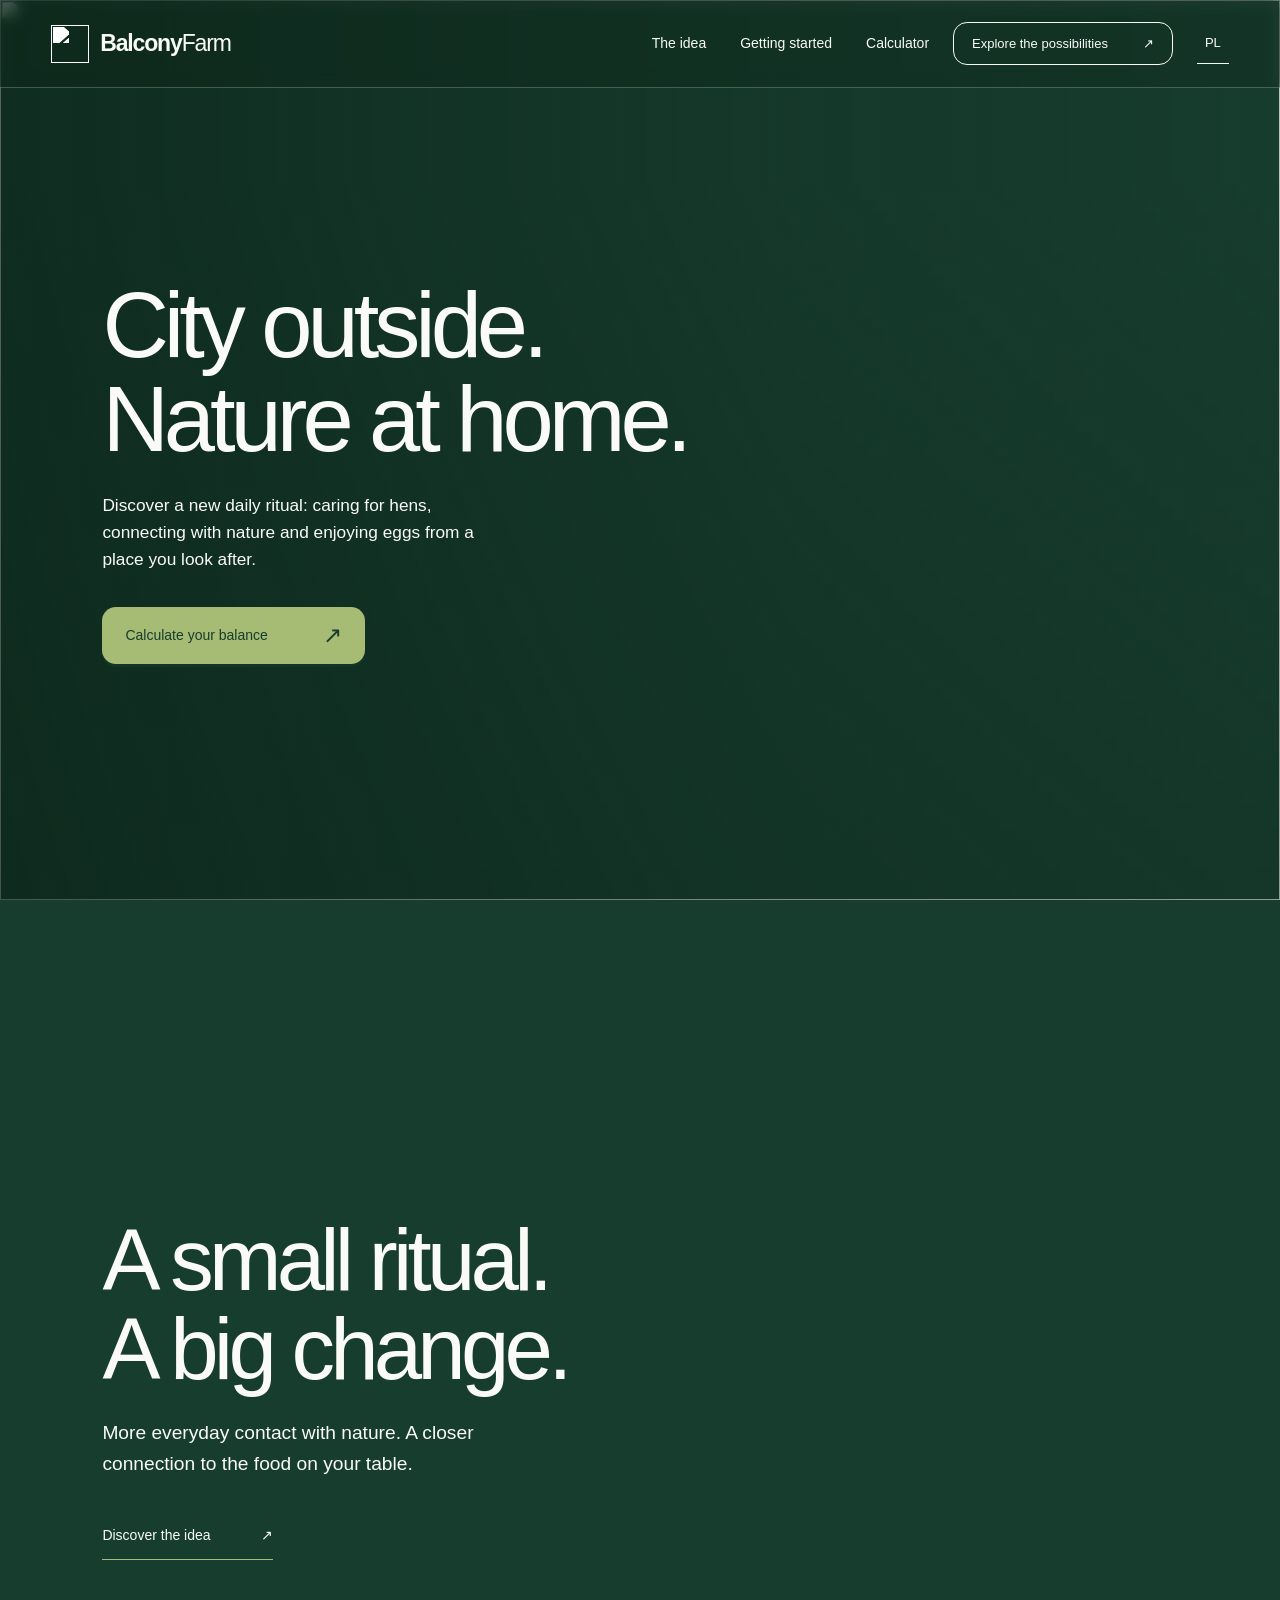
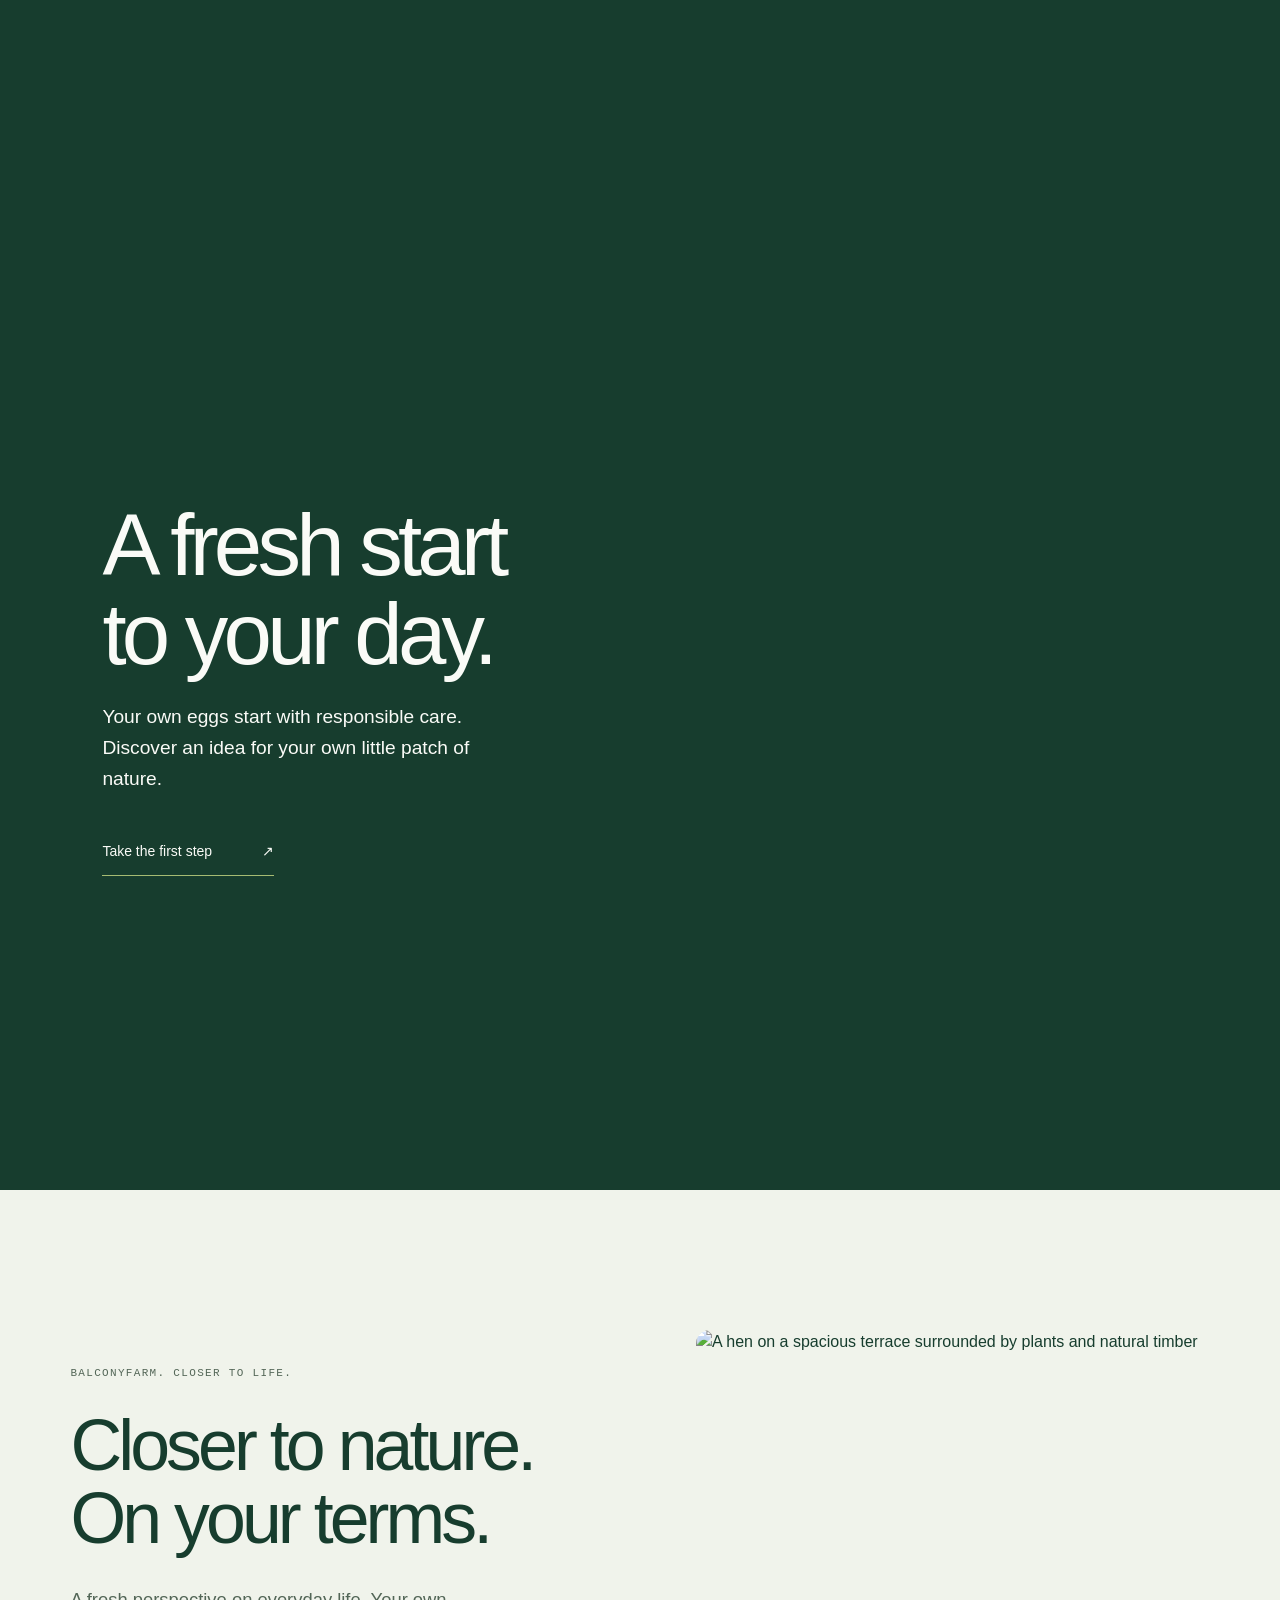
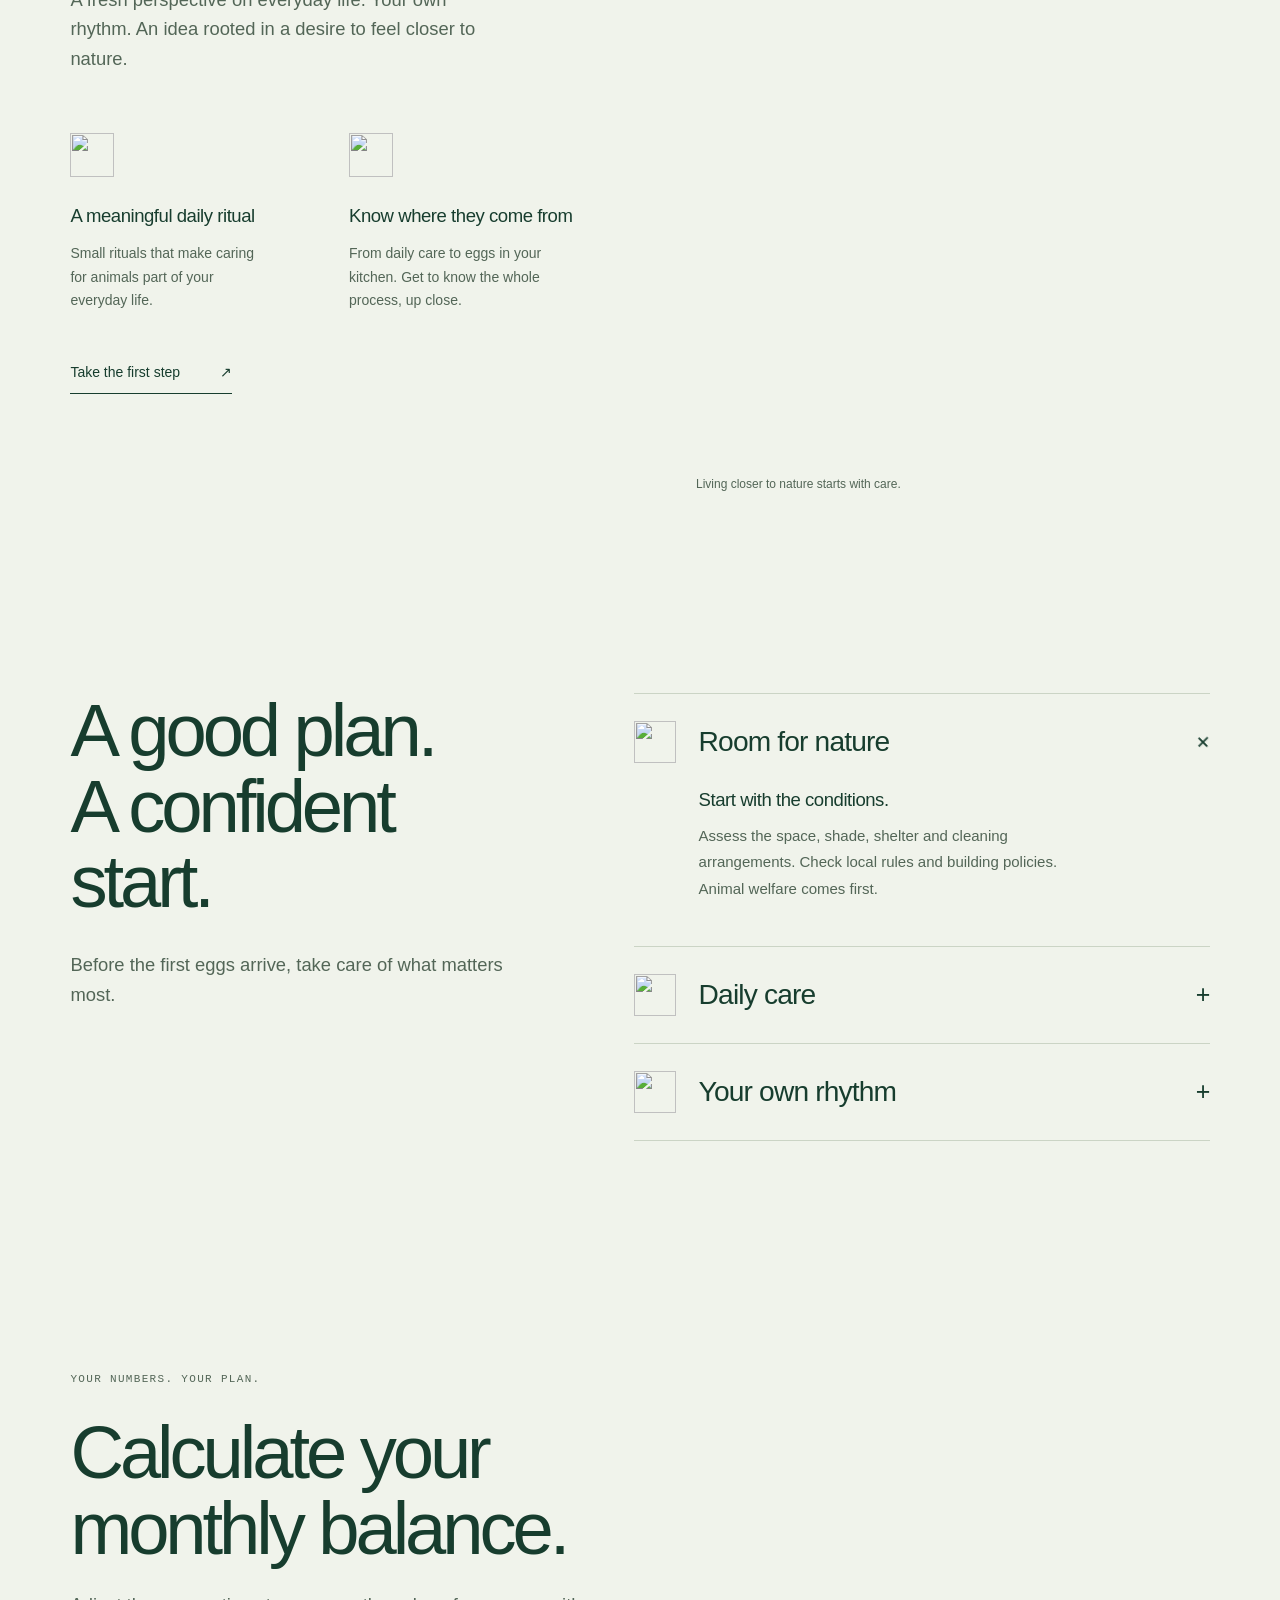
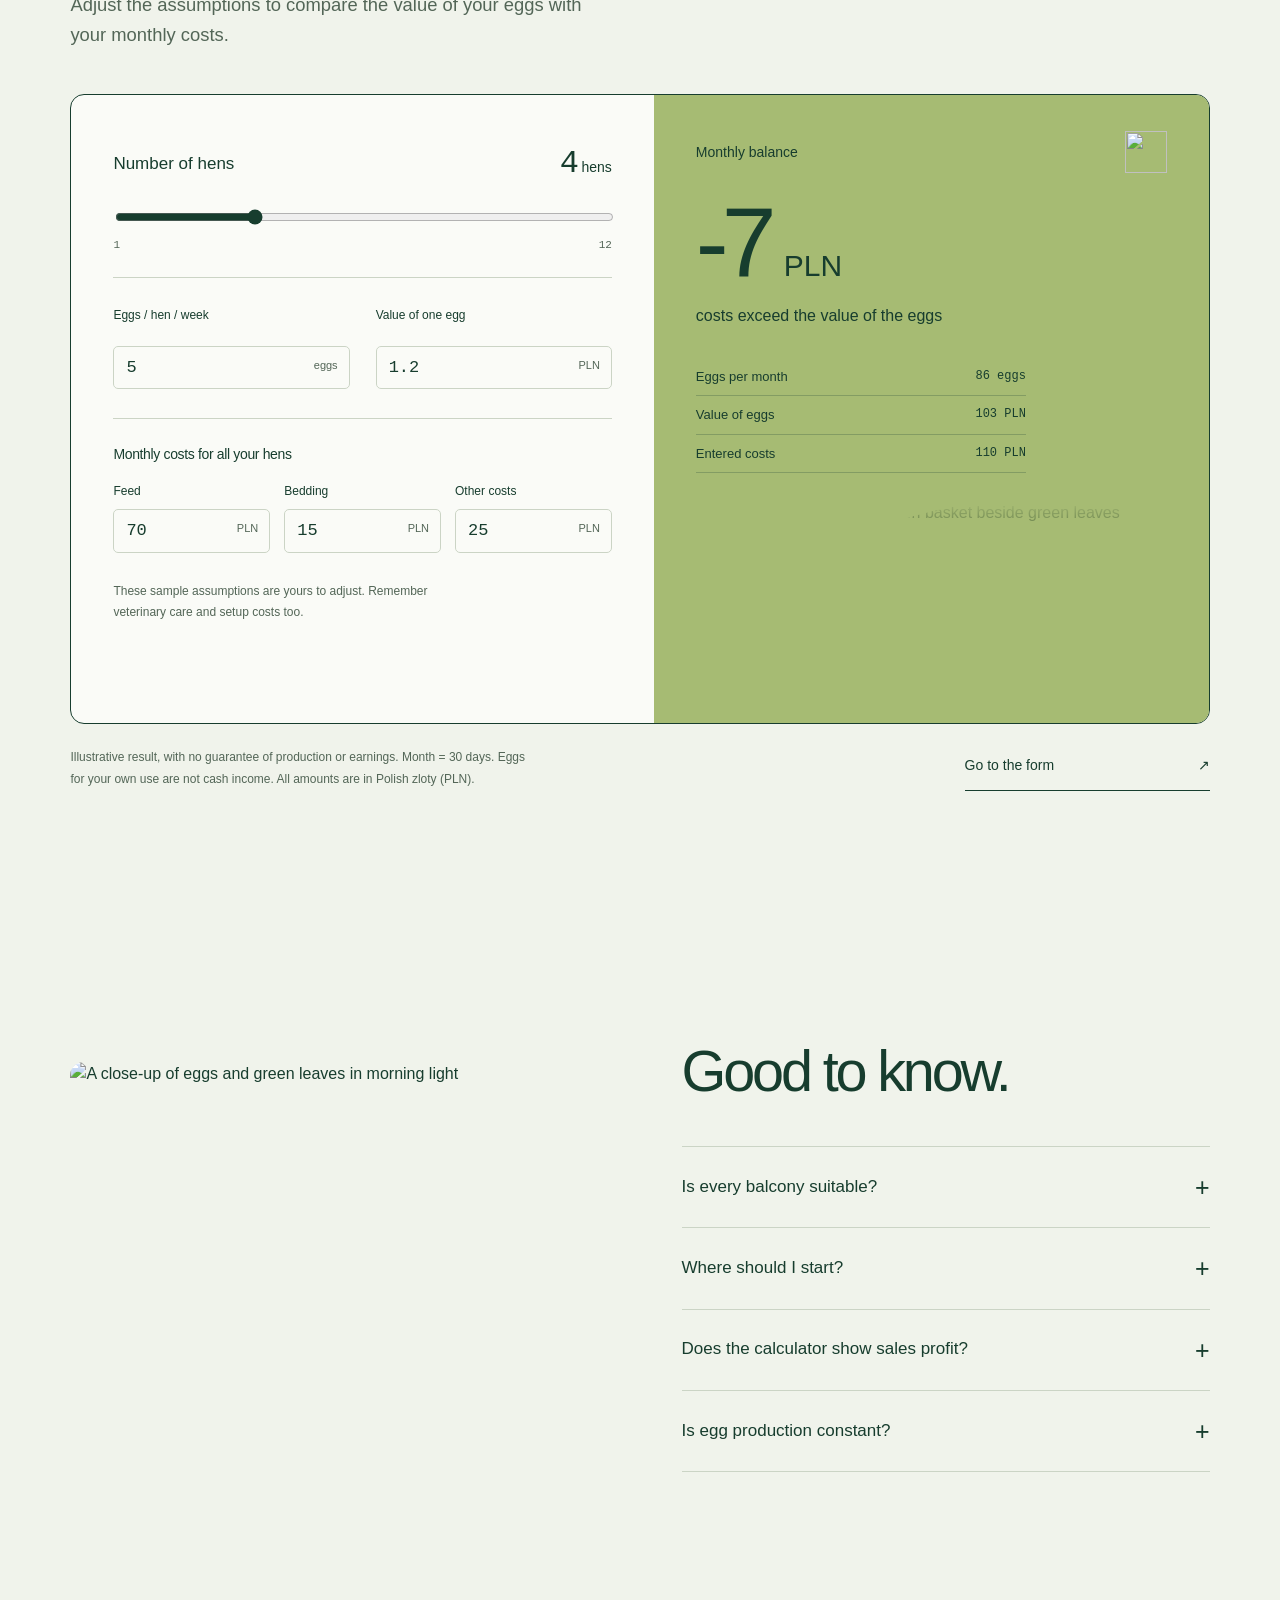
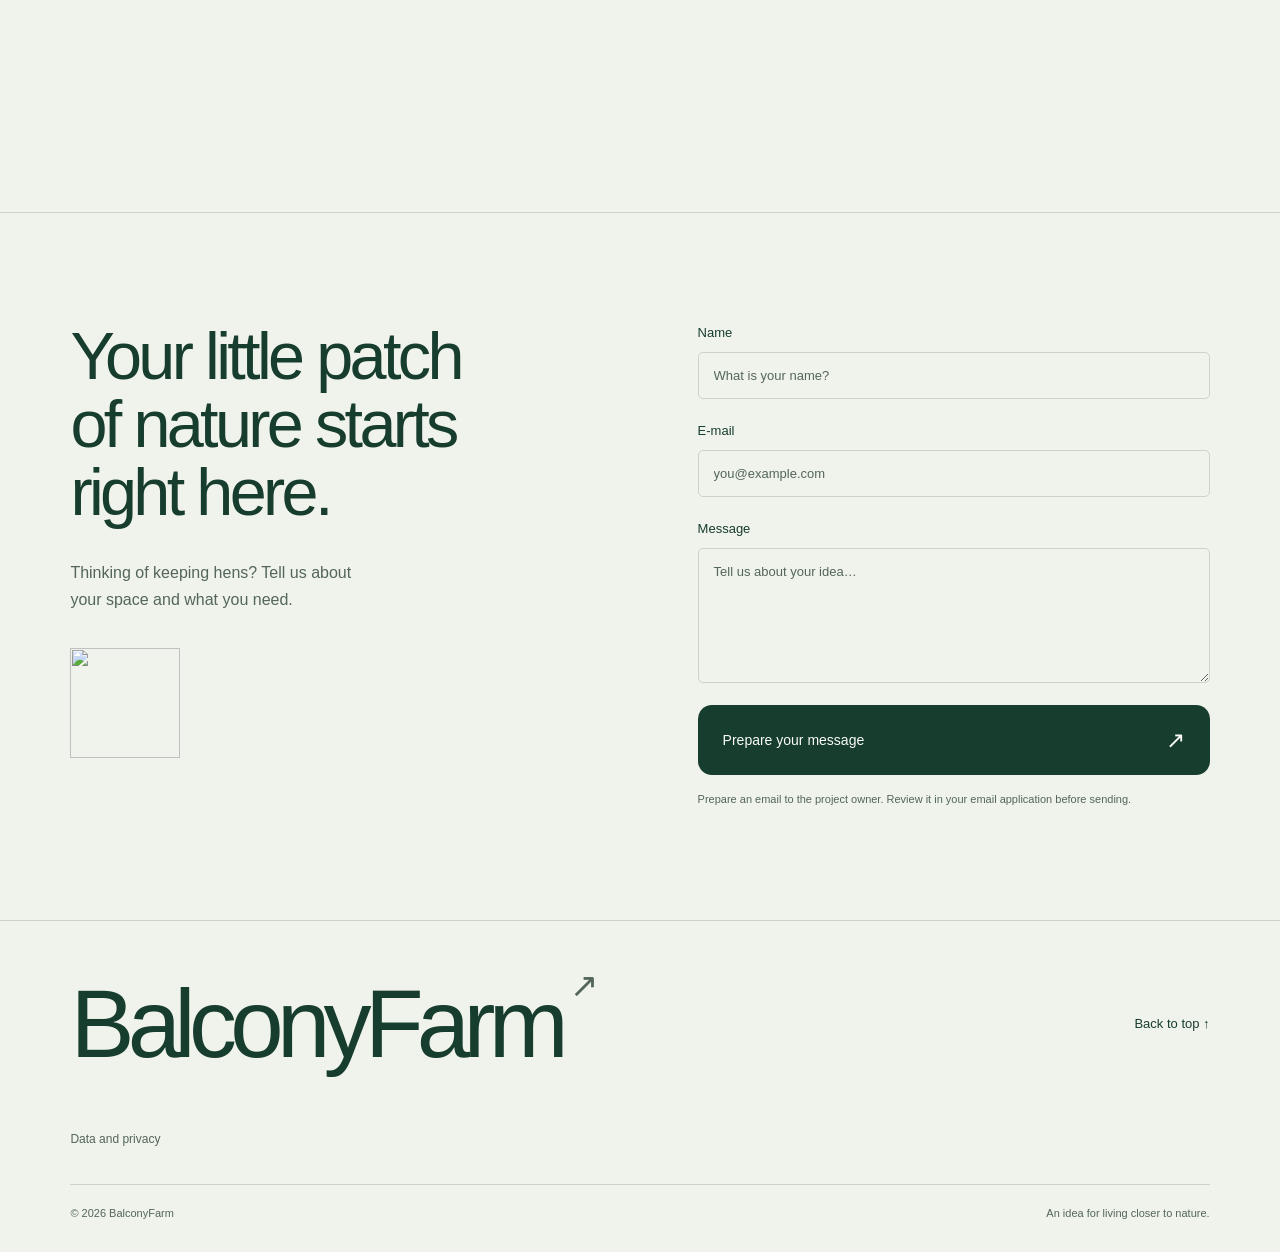
==== commit ee56046b: "Remove GitHub footer links in PL/EN and hide the Netlify badge container" ====
--- a/en/index.html
+++ b/en/index.html
@@ -51,5 +51,5 @@
 <div id="message-preview" class="contact-success" hidden><img src="../assets/icons/envelope.png" width="64" height="64" alt=""><h3>Your message is ready.</h3><p>Open your email application or copy the text. Your message has not been sent yet.</p><label for="prepared-message">Message text<textarea id="prepared-message" readonly rows="7"></textarea></label><a id="email-link" class="contact-submit" href="mailto:tomasz.jader@gmail.com">Open email <span aria-hidden="true">↗</span></a><button type="button" id="copy-message">Copy text</button><p id="copy-status" role="status"></p><button type="button" id="edit-message">Edit message</button></div><noscript><p>Email directly: <a href="mailto:tomasz.jader@gmail.com">tomasz.jader@gmail.com</a>.</p></noscript>
 </div></section>
 </main>
-<footer class="site-footer section-shell"><div class="footer-top"><a class="footer-wordmark" href="#start">BalconyFarm<span>↗</span></a><a href="#start">Back to top ↑</a></div><details id="prywatnosc" class="privacy"><summary>Data and privacy</summary><p>The form prepares your message locally in your browser. The website does not store your name, email address or message in a database. You decide whether to send it after opening your email application. Recipient: <a href="mailto:tomasz.jader@gmail.com">tomasz.jader@gmail.com</a>. This website does not use advertising cookies.</p></details><div class="footer-bottom"><span>© 2026 BalconyFarm</span><span>An idea for living closer to nature.</span><a href="https://github.com/tomaszjader/balcony-farm" target="_blank" rel="noopener noreferrer">Project on GitHub ↗</a></div></footer>
+<footer class="site-footer section-shell"><div class="footer-top"><a class="footer-wordmark" href="#start">BalconyFarm<span>↗</span></a><a href="#start">Back to top ↑</a></div><details id="prywatnosc" class="privacy"><summary>Data and privacy</summary><p>The form prepares your message locally in your browser. The website does not store your name, email address or message in a database. You decide whether to send it after opening your email application. Recipient: <a href="mailto:tomasz.jader@gmail.com">tomasz.jader@gmail.com</a>. This website does not use advertising cookies.</p></details><div class="footer-bottom"><span>© 2026 BalconyFarm</span><span>An idea for living closer to nature.</span></div></footer>
 </body></html>
--- a/styles.css
+++ b/styles.css
@@ -300,3 +300,6 @@
 .site-header:not(.site-header--solid):not(.site-header--open){background:rgba(12,34,22,.3);backdrop-filter:blur(7px)}
 
 .language-switch{font-size:13px;padding:10px 8px;border-bottom:1px solid currentColor;white-space:nowrap}.desktop-nav{margin-left:auto}.site-header{gap:24px}@media(max-width:860px){.language-switch{margin-left:auto}.site-header{gap:18px}.menu-toggle{padding-left:0}}
+
+/* Temporary, project-scoped hide for Netlify's injected badge container. */
+#nl-badge-frame { display: none !important; }
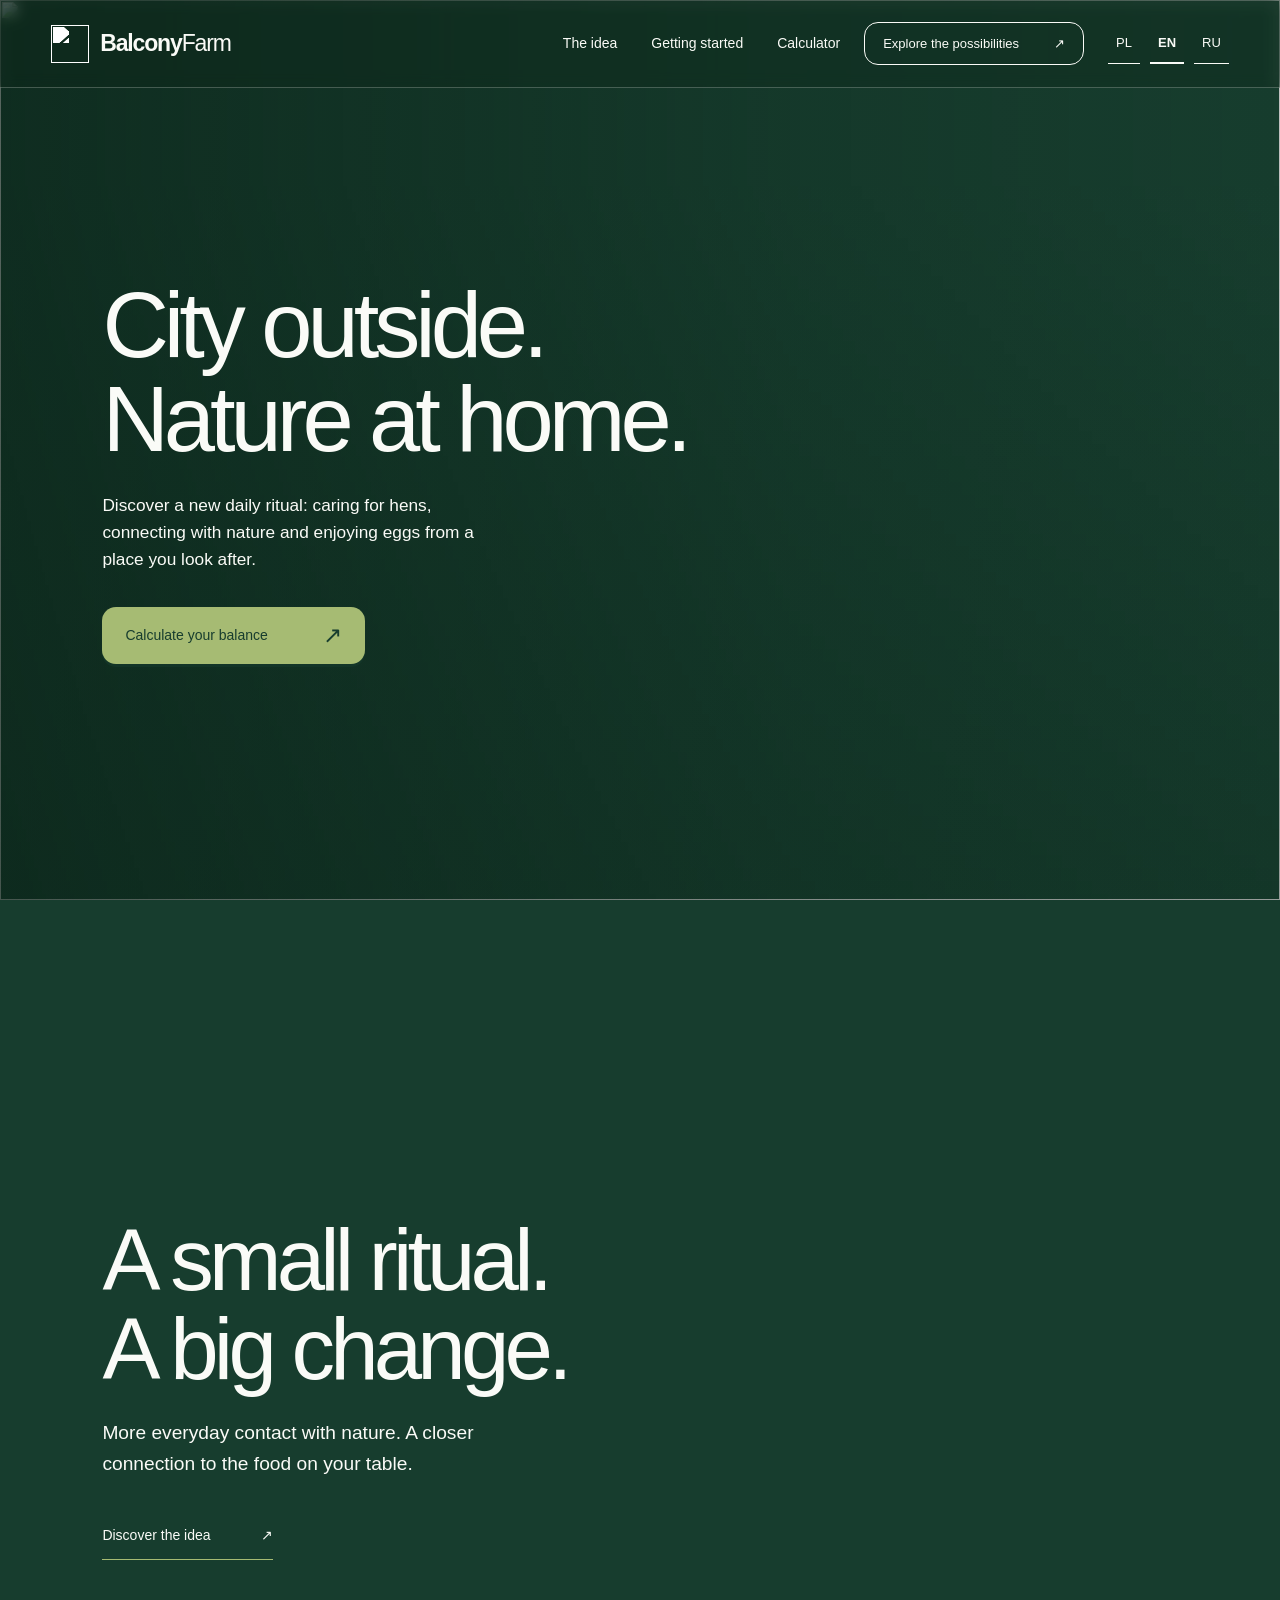
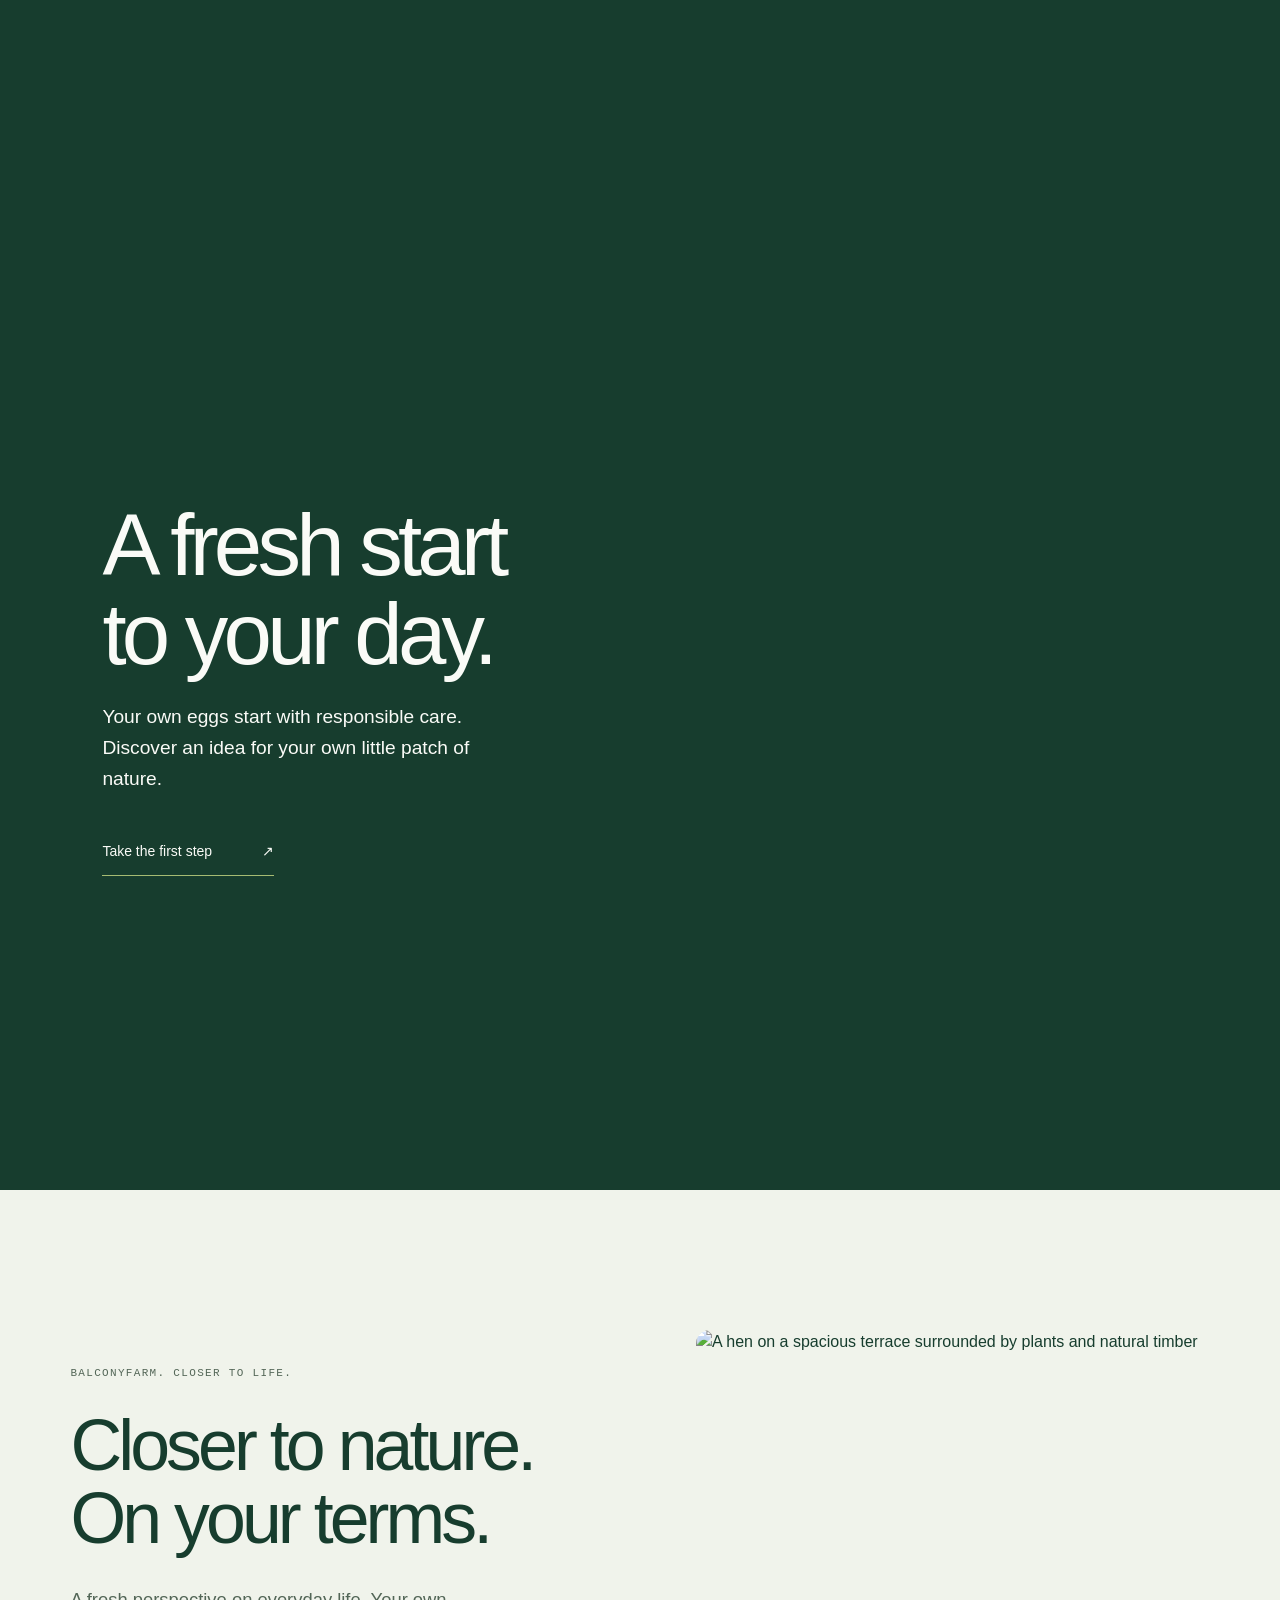
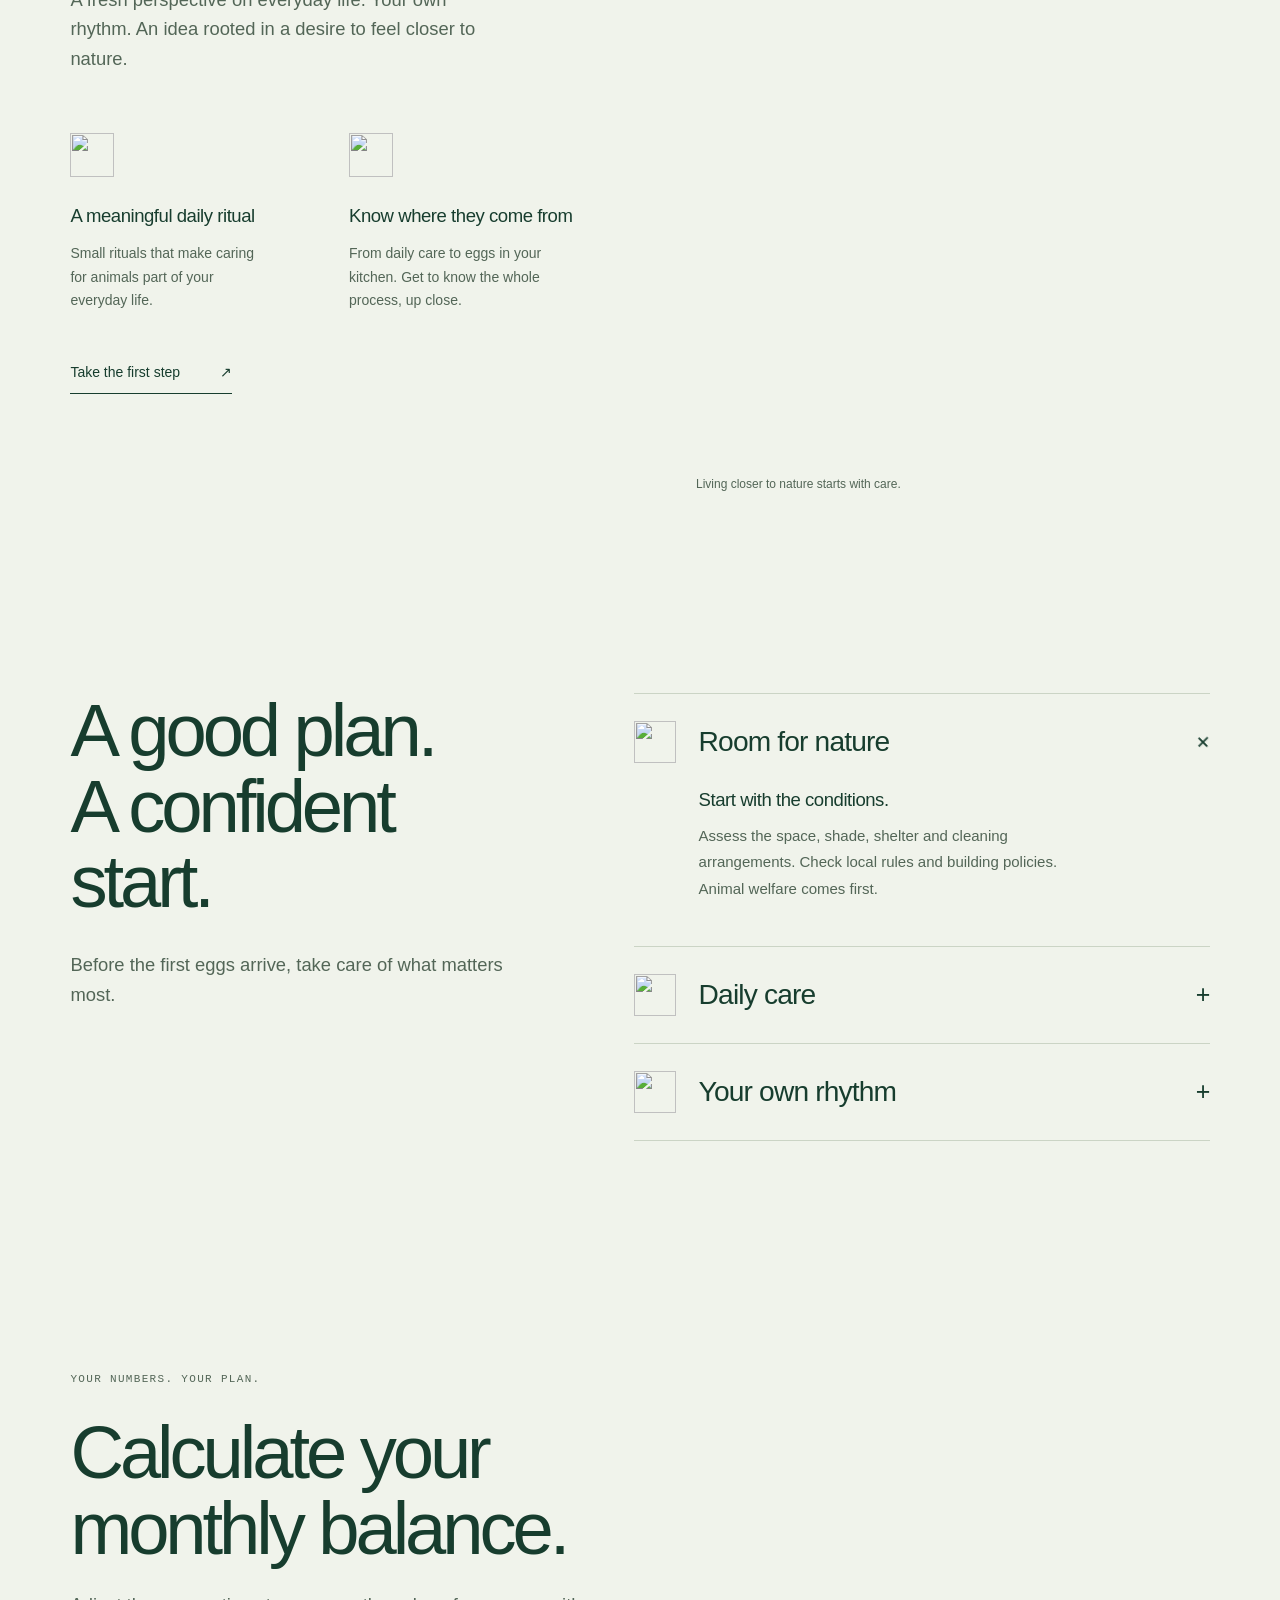
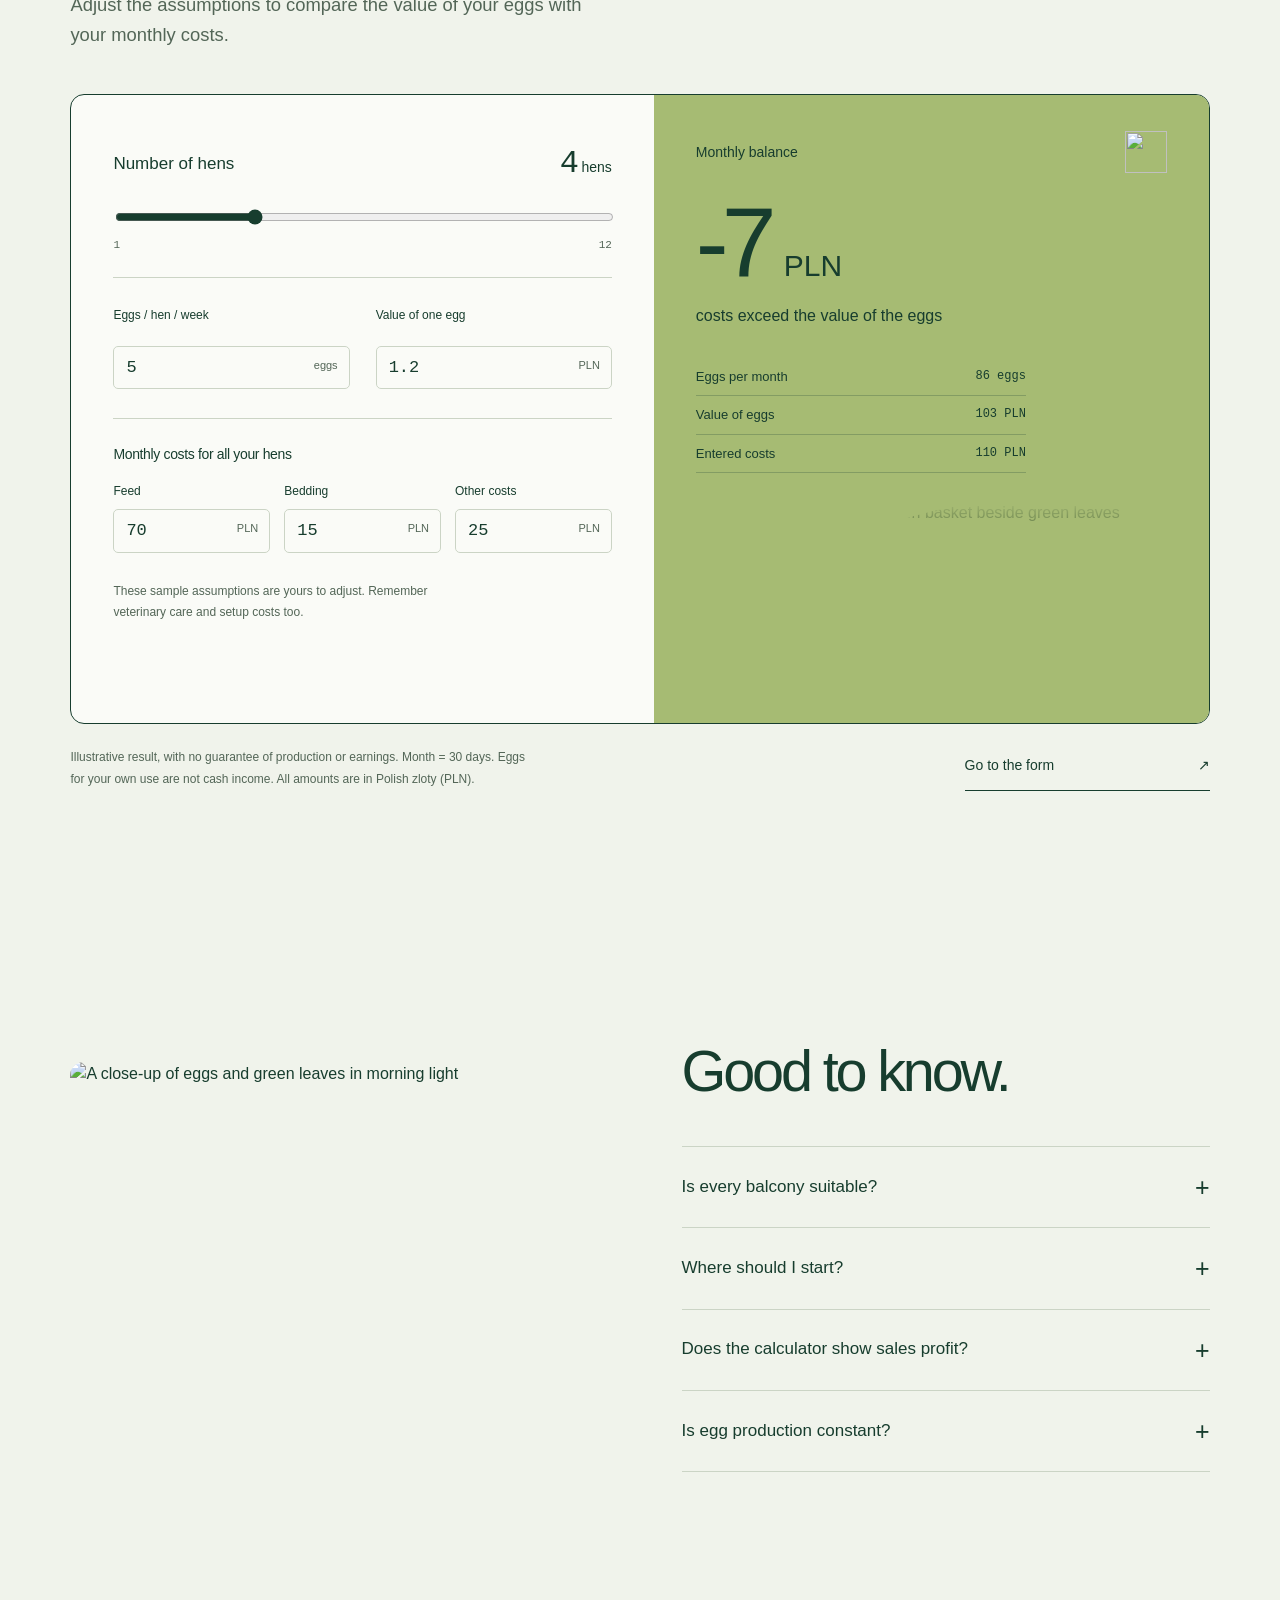
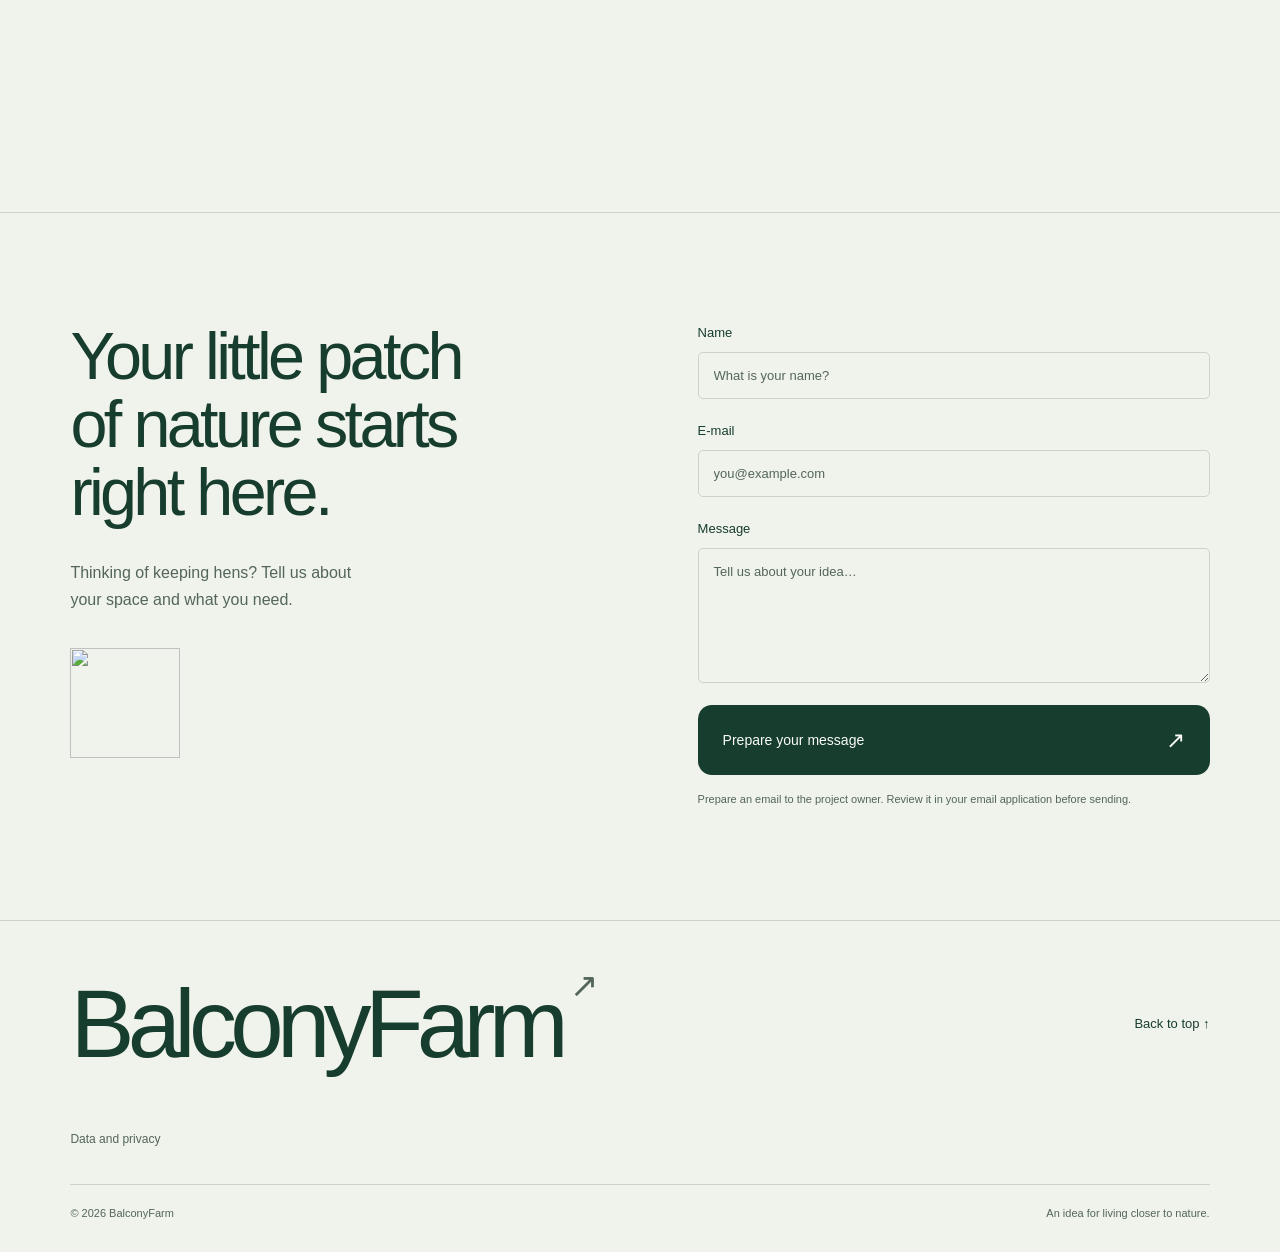
==== commit 5b55a749: "Add complete Russian /ru/ version and three-language navigation" ====
--- a/en/index.html
+++ b/en/index.html
@@ -7,14 +7,14 @@
 <meta name="theme-color" content="#F0F3EB"><meta name="robots" content="index,follow,max-image-preview:large">
 <meta property="og:type" content="website"><meta property="og:locale" content="en_GB"><meta property="og:site_name" content="BalconyFarm"><meta property="og:title" content="BalconyFarm | Closer to nature"><meta property="og:description" content="City outside. Nature at home. Discover a way to live closer to nature."><meta property="og:url" content="https://tomaszjader.github.io/balcony-farm/en/"><meta property="og:image" content="https://d2ol7oe51mr4n9.cloudfront.net/user_3MFcklXc9tO2EDGTrsecdDL9AMo/dca2e246-2c41-4b03-a80e-68950d3e3025.png"><meta name="twitter:card" content="summary_large_image">
 <link rel="canonical" href="https://tomaszjader.github.io/balcony-farm/en/"><link rel="icon" href="../favicon.ico"><link rel="icon" href="../favicon-32.png" sizes="32x32"><link rel="apple-touch-icon" href="../apple-touch-icon.png"><link rel="manifest" href="../site.webmanifest"><link rel="stylesheet" href="../styles.css"><script src="../main.js" defer></script>
-<link rel="alternate" hreflang="pl" href="https://tomaszjader.github.io/balcony-farm/"><link rel="alternate" hreflang="en" href="https://tomaszjader.github.io/balcony-farm/en/"><link rel="alternate" hreflang="x-default" href="https://tomaszjader.github.io/balcony-farm/"></head>
+<link rel="alternate" hreflang="pl" href="https://tomaszjader.github.io/balcony-farm/"><link rel="alternate" hreflang="en" href="https://tomaszjader.github.io/balcony-farm/en/"><link rel="alternate" hreflang="x-default" href="https://tomaszjader.github.io/balcony-farm/"><link rel="alternate" hreflang="ru" href="https://tomaszjader.github.io/balcony-farm/ru/"></head>
 <body>
 <a class="skip-link" href="#idea">Skip to content</a>
 <header class="site-header">
 <a class="brand" href="#start" aria-label="BalconyFarm, back to the top"><img src="../assets/brand/mark.png" width="38" height="38" alt=""><span>Balcony<span class="brand-light">Farm</span></span></a>
 <nav class="desktop-nav" aria-label="Main navigation"><a href="#idea">The idea</a><a href="#pierwszy-krok">Getting started</a><a href="#kalkulator">Calculator</a></nav>
 <a class="nav-invitation" href="#kontakt">Explore the possibilities <span aria-hidden="true">↗</span></a>
-<a class="language-switch" href="../" lang="pl" hreflang="pl" aria-label="Wersja polska">PL</a><button type="button" class="menu-toggle" aria-expanded="false" aria-controls="mobile-menu">Menu +</button>
+<nav class="language-nav" aria-label="Choose language"><a class="language-switch" href="../" lang="pl" hreflang="pl">PL</a><a class="language-switch" href="../en/" lang="en" hreflang="en" aria-current="page">EN</a><a class="language-switch" href="../ru/" lang="ru" hreflang="ru">RU</a></nav><button type="button" class="menu-toggle" aria-expanded="false" aria-controls="mobile-menu">Menu +</button>
 <nav id="mobile-menu" class="mobile-nav" aria-label="Mobile navigation" hidden><a href="#idea">The idea ↗</a><a href="#pierwszy-krok">Getting started ↗</a><a href="#kalkulator">Calculator ↗</a><a href="#kontakt">Explore the possibilities ↗</a></nav>
 </header>
 <main id="start">
--- a/styles.css
+++ b/styles.css
@@ -303,3 +303,5 @@
 
 /* Temporary, project-scoped hide for Netlify's injected badge container. */
 #nl-badge-frame { display: none !important; }
+
+.language-nav{display:flex;gap:10px;align-items:center}.language-nav .language-switch{margin-left:0}.language-switch[aria-current=page]{font-weight:600;border-bottom-width:2px}@media(max-width:860px){.language-nav{margin-left:auto;gap:6px}.language-nav .language-switch{padding:9px 3px}.site-header{gap:12px}}html[lang=ru] .scroll-scrub__title{font-size:clamp(3rem,6.2vw,6.5rem)}@media(max-width:580px){html[lang=ru] .scroll-scrub__title{font-size:8.6vw}html[lang=ru] .brand{font-size:20px}}
